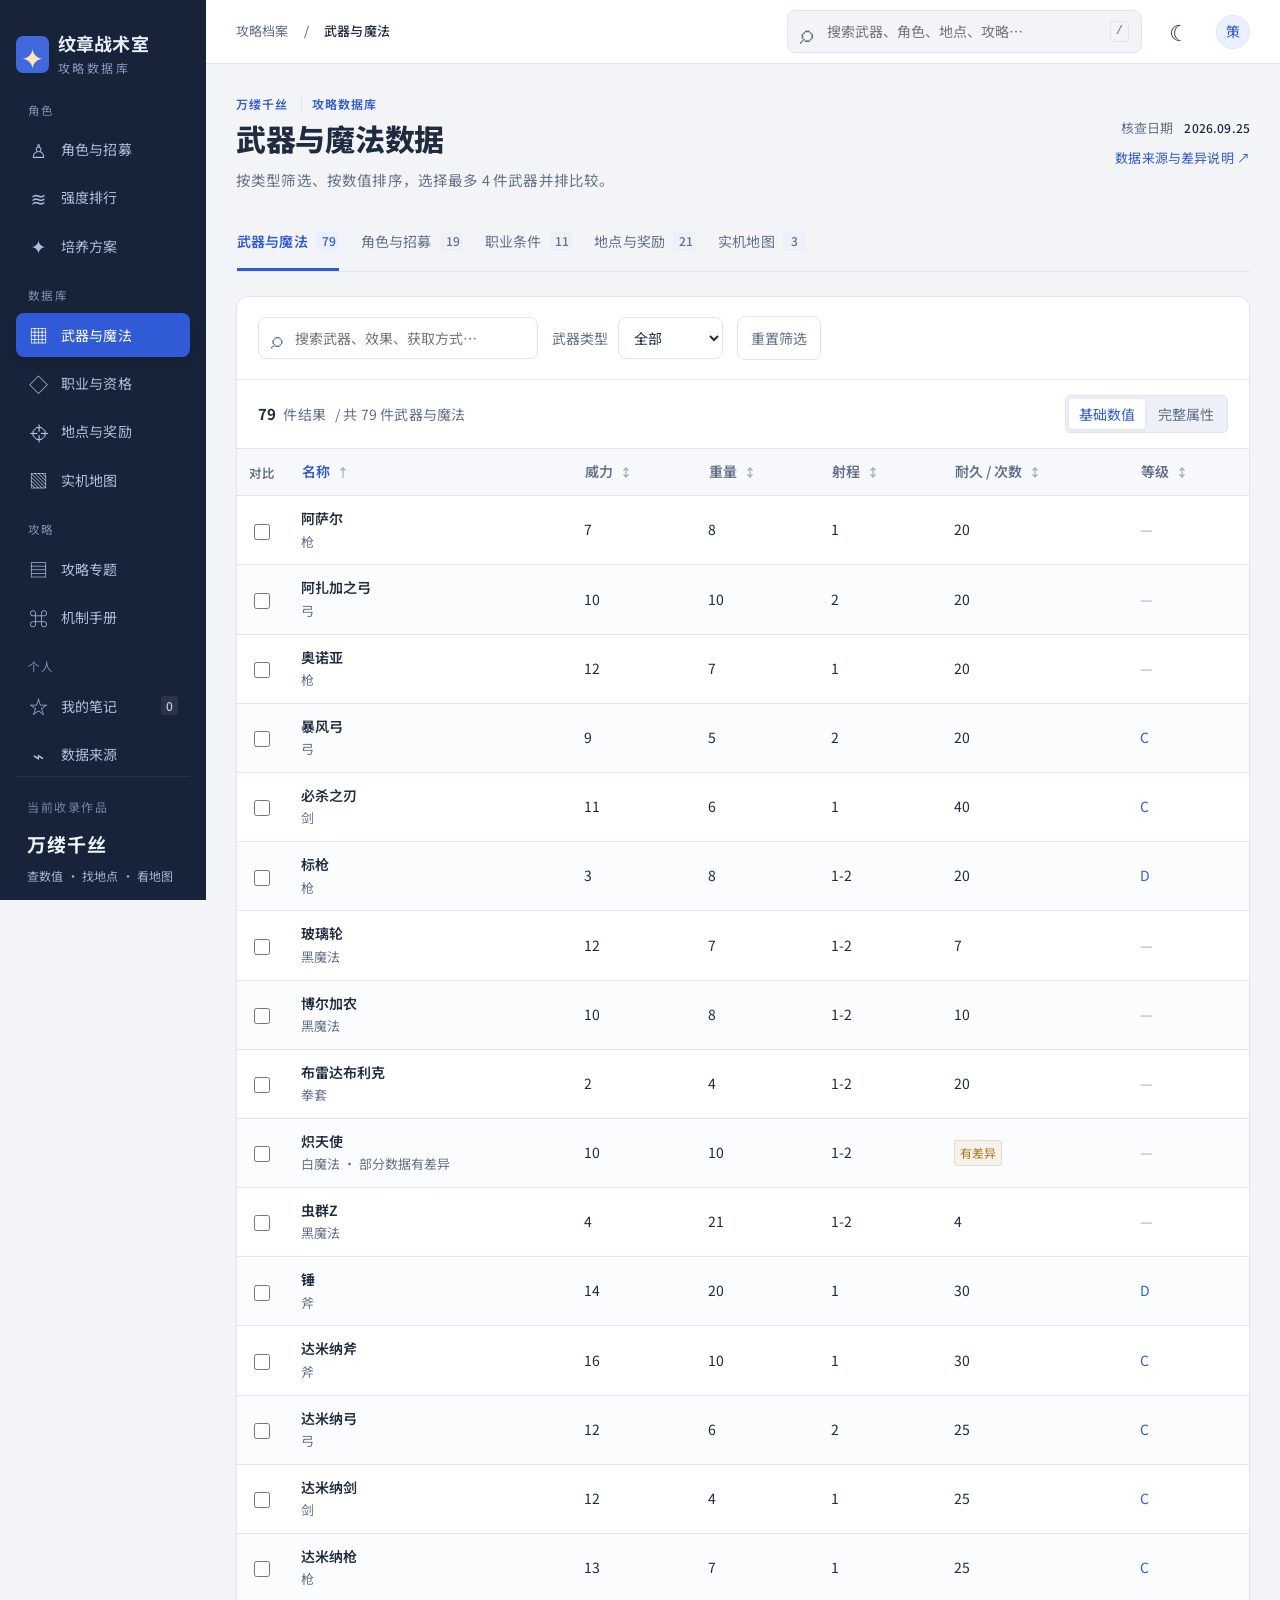
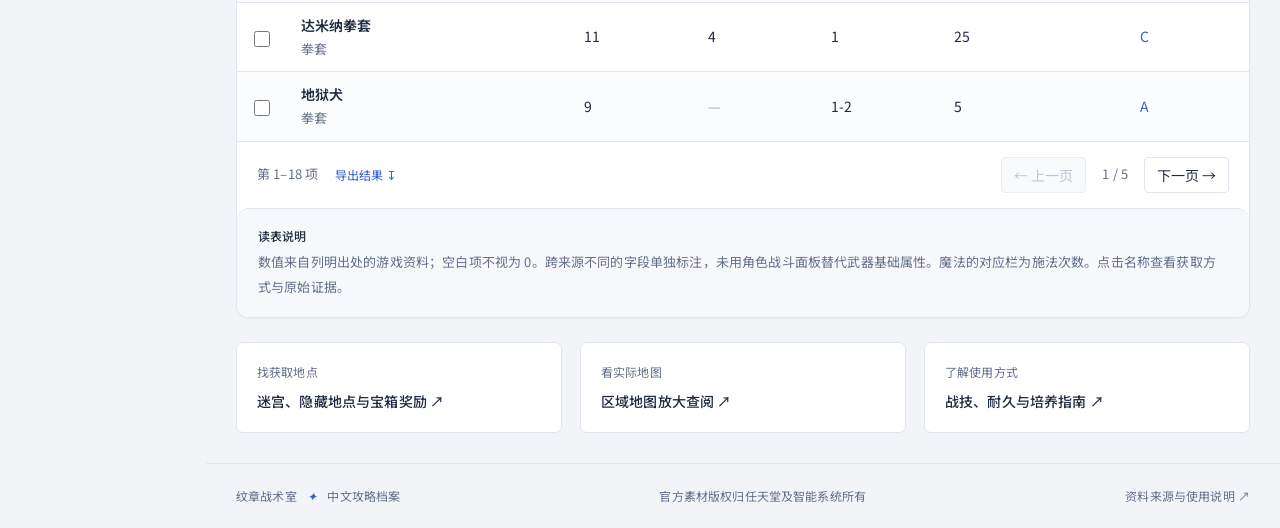
==== fire-emblem-fortunes-weave/index.html @ 1bc16508 "Correct magic-sword builds to take magic classes early - Thunder Sword builds now start in caster cl" ====
<!doctype html>
<html lang="zh-CN">
<head>
  <meta charset="UTF-8"><meta name="viewport" content="width=device-width, initial-scale=1.0">
  <meta name="theme-color" content="#111317"><meta name="description" content="万缕千丝中文攻略数据库：武器数值、角色招募、成长率、职业条件、特殊地点与实机地图，逐项保留资料来源。">
  <title>纹章战术室 · 万缕千丝攻略</title>
  <link rel="icon" type="image/svg+xml" href="data:image/svg+xml,%3Csvg xmlns='http://www.w3.org/2000/svg' viewBox='0 0 64 64'%3E%3Crect width='64' height='64' rx='14' fill='%23bd3f44'/%3E%3Cpath d='M32 9 45 23 36 39 36 49 43 49 43 54 21 54 21 49 28 49 28 39 19 23Z' fill='%23fff7df'/%3E%3C/svg%3E">
  <link rel="stylesheet" href="styles.css?v=20260927-3"><link rel="stylesheet" href="database.css?v=20260927-3"><link rel="stylesheet" href="rankings.css?v=20260927-3"><link rel="stylesheet" href="model.css?v=20260927-3"><link rel="stylesheet" href="polish.css?v=20260927-3"><link rel="stylesheet" href="builds.css?v=20260927-3"><link rel="stylesheet" href="ui.css?v=20260927-3">
</head>
<body>
  <a href="#main" class="skip">跳至主要内容</a>
  <aside class="sidebar" id="sidebar">
    <a class="brand" href="#home"><span class="brand-symbol">✦</span><span>纹章战术室<small>中文攻略档案</small></span></a>
    <div class="game-label">火焰之纹章 <span>01</span></div>
    <nav aria-label="主导航">
      <a href="#home" data-route="home" class="active"><span>◈</span>攻略首页</a>
      <a href="#characters" data-route="characters"><span>♙</span>角色图鉴</a>
      <a href="#guides" data-route="guides"><span>▤</span>攻略资料</a>
      <a href="#mechanics" data-route="mechanics"><span>◇</span>战斗机制</a>
      <a href="#notebook" data-route="notebook"><span>▧</span>我的战术笔记 <b id="saved-count">0</b></a>
      <a href="#sources" data-route="sources"><span>⌁</span>资料与来源</a>
    </nav>
    <div class="sidebar-bottom"><div class="tiny-label">当前收录作品</div><strong>万缕千丝</strong><p>四条交织的命运</p><span class="platform">任天堂 Switch 2</span><small>非官方中文攻略站</small></div>
  </aside>
  <div class="workspace">
    <header class="topbar"><button id="menu-toggle" class="icon-button mobile-menu" aria-label="打开导航" aria-expanded="false">☰</button><div class="breadcrumb">攻略档案 <span>/</span> <b id="crumb">总览</b></div><form class="global-search" id="search-form" role="search"><label for="search" class="sr-only">搜索角色、攻略或机制</label><span aria-hidden="true">⌕</span><input id="search" type="search" placeholder="搜索角色、攻略、机制…" autocomplete="off"><kbd>/</kbd></form><button class="icon-button" id="theme-toggle" aria-label="切换明亮主题" title="切换主题">☼</button><a class="personal-mark" href="#notebook" aria-label="打开我的笔记">策</a></header>
    <main id="main" tabindex="-1"><h1>万缕千丝攻略数据库</h1><noscript>请启用浏览器脚本以使用查询、筛选、地图与笔记功能。</noscript></main>
    <footer><span>纹章战术室 <i>✦</i> 中文攻略档案</span><span>官方素材版权归 Nintendo / INTELLIGENT SYSTEMS 所有</span><a href="#sources">查看资料来源 ↗</a></footer>
  </div>
  <dialog id="detail-dialog"><div id="dialog-content"></div></dialog><div id="toast" role="status" aria-live="polite"></div>
  <script src="data.js?v=20260927-3" defer></script><script src="database.js?v=20260927-3" defer></script><script src="app.js?v=20260927-3" defer></script><script src="database-ui.js?v=20260927-3" defer></script><script src="rankings-data.js?v=20260927-3" defer></script><script src="rankings-ui.js?v=20260927-3" defer></script><script src="model-data.js?v=20260927-3" defer></script><script src="model-engine.js?v=20260927-3" defer></script><script src="model-ui.js?v=20260927-3" defer></script><script src="strength-data.js?v=20260927-3" defer></script><script src="tiers-ui.js?v=20260927-3" defer></script><script src="builds-data.js?v=20260927-3" defer></script><script src="builds-ui.js?v=20260927-3" defer></script><script src="shell-ui.js?v=20260927-3" defer></script>
</body>
</html>
---- fire-emblem-fortunes-weave/styles.css ----
@import url('https://fonts.googleapis.com/css2?family=Noto+Sans+SC:wght@400;500;600;700;800&family=Noto+Serif+SC:wght@500;600;700;800&display=swap');
:root{--bg:#101216;--surface:#191c22;--surface2:#20242b;--line:#2c3038;--text:#f1f0ed;--muted:#9b9da6;--accent:#dc6063;--red:#ad3c42;--gold:#d0b17c;--sidebar:#14161a;--shadow:0 20px 60px #0006;color-scheme:dark}
*{box-sizing:border-box}html{scroll-behavior:smooth}body{margin:0;background:var(--bg);color:var(--text);font-family:'Noto Sans SC',system-ui,sans-serif;font-size:16px;line-height:1.65}a{color:inherit;text-decoration:none}button,input,select,textarea{font:inherit}button,a,input,select,textarea{-webkit-tap-highlight-color:transparent}button{cursor:pointer}button:disabled{cursor:not-allowed}button:focus-visible,a:focus-visible,input:focus-visible,select:focus-visible,textarea:focus-visible{outline:2px solid var(--gold);outline-offset:4px}button{color:inherit}::selection{background:#ad3c4280}.sr-only{position:absolute;width:1px;height:1px;padding:0;margin:-1px;overflow:hidden;clip:rect(0,0,0,0);white-space:nowrap;border:0}.skip{position:fixed;top:-100px;left:20px;z-index:100;background:var(--red);padding:12px}.skip:focus{top:10px}.sidebar{width:224px;position:fixed;inset:0 auto 0 0;background:var(--sidebar);border-right:1px solid var(--line);padding:35px 20px;display:flex;flex-direction:column;z-index:30}.brand{display:flex;align-items:center;gap:11px;font-weight:700;font-size:19px;line-height:1.5;white-space:nowrap}.brand-symbol{display:grid;place-items:center;width:36px;height:44px;background:var(--red);clip-path:polygon(0 0,100% 0,100% 78%,50% 100%,0 78%);font-size:30px;color:#ffe5b7}.brand small{display:block;font:9px/1.8 Georgia,serif;letter-spacing:2px;color:var(--gold)}.game-label{display:flex;justify-content:space-between;margin:45px 11px 15px;font:11px/1.5 Georgia,serif;color:var(--muted);letter-spacing:2px}.game-label span{color:var(--gold)}nav{display:grid;gap:7px}nav a{padding:12px 14px;display:flex;align-items:center;gap:14px;font-size:14px;border-radius:6px;color:var(--muted);transition:.2s}nav a:hover{background:var(--surface);color:var(--text)}nav a.active{background:#a5444420;color:#f0a2a0;border-left:3px solid var(--accent);padding-left:11px}nav a span{font-size:21px;line-height:1;width:21px;text-align:center}nav a b{margin-left:auto;font-size:12px;font-weight:500;border-radius:3px;background:var(--surface2);padding:0 5px}.sidebar-bottom{margin-top:auto;padding:25px 12px 0;border-top:1px solid var(--line)}.tiny-label{font:10px/1.6 Georgia,serif;letter-spacing:1.6px;color:var(--muted)}.sidebar-bottom strong{display:block;margin-top:12px;font-family:'Noto Serif SC',serif;font-size:22px}.sidebar-bottom p{font:12px Georgia,serif;color:var(--muted);margin:8px 0 17px}.platform{font-size:11px;border:1px solid var(--line);padding:5px 8px;border-radius:3px;display:inline-block}.sidebar-bottom>small{display:block;color:var(--muted);font-size:12px;margin-top:20px}.workspace{margin-left:224px}.topbar{min-height:86px;padding:18px 40px;display:flex;align-items:center;gap:24px;border-bottom:1px solid var(--line)}.breadcrumb{font-size:14px;color:var(--muted);white-space:nowrap}.breadcrumb span{padding:0 12px;color:#555}.breadcrumb b{color:var(--text);font-weight:500}.global-search{margin-left:auto;display:flex;align-items:center;gap:10px;border:1px solid var(--line);border-radius:5px;width:310px;padding:5px 12px;background:var(--surface)}.global-search>span{font-size:26px;color:var(--muted);line-height:1}.global-search input{background:none;border:0;outline:0!important;color:var(--text);width:100%;min-width:0;padding:4px;font-size:14px}.global-search kbd{font-size:12px;border:1px solid var(--line);color:var(--muted);padding:0 5px;border-radius:3px}.icon-button{background:none;border:0;font-size:22px;min-width:36px;min-height:36px;border-radius:4px}.icon-button:hover{background:var(--surface2)}.personal-mark{background:#b192631c;border:1px solid #b1926355;color:var(--gold);width:34px;height:34px;display:grid;place-items:center;border-radius:50%;font-size:14px}.mobile-menu{display:none}main{max-width:1510px;margin:auto;padding:35px 40px 48px;min-height:calc(100vh - 166px)}.page-intro{display:flex;justify-content:space-between;align-items:end;margin-bottom:27px;gap:24px}.eyebrow{font-size:10px;letter-spacing:2.3px;font-family:Georgia,serif;color:var(--gold);margin-bottom:6px}h1,h2,h3,p{margin-top:0}h1{font-size:27px;letter-spacing:1px;margin-bottom:0;font-weight:600}.edition-label{font-size:12px;color:var(--muted);padding-bottom:4px}.hero{position:relative;border:1px solid #71645465;border-radius:9px;overflow:hidden;min-height:315px;background:#252223;display:flex;align-items:center}.hero-copy{position:relative;z-index:2;padding:33px 40px;width:58%}.chip{font-size:10px;letter-spacing:2px;color:#e5cba6}.hero h2{font-family:'Noto Serif SC',serif;font-size:52px;font-weight:700;letter-spacing:6px;margin:8px 0 10px;color:#fff4df;line-height:1.4}.hero p{color:#cecbc3;font-size:15px;margin-bottom:16px}.hero-meta{display:flex;gap:16px;align-items:center;font-size:11px;color:#b9b5af;margin-bottom:24px}.hero-meta span+span:before{content:'·';margin-right:16px}.button{display:inline-flex;align-items:center;justify-content:center;gap:25px;border:1px solid var(--line);border-radius:4px;background:var(--surface2);padding:10px 18px;font-size:14px;transition:.2s}.button:hover{filter:brightness(1.18)}.button.primary{background:var(--red);border-color:var(--red);color:#fff3e8}.hero-placeholder{font-family:Georgia,serif;position:absolute;right:55px;top:30px;text-align:center;color:#c6b48660;transform:rotate(-8deg)}.hero-placeholder span{font-size:80px;line-height:1.2;font-weight:700}.hero-placeholder small{letter-spacing:5px;font-size:12px}.quick-links{display:grid;grid-template-columns:repeat(4,1fr);margin-top:20px;border:1px solid var(--line);border-radius:7px;background:var(--surface);overflow:hidden}.quick-links a{position:relative;display:grid;grid-template-columns:25px 1fr;gap:2px 10px;padding:22px 18px;border-right:1px solid var(--line)}.quick-links a:last-child{border-right:0}.quick-links a:hover{background:var(--surface2)}.quick-links a>span{color:var(--gold);font:12px/24px Georgia,serif;grid-row:span 2}.quick-links strong{font-size:15px;font-weight:500}.quick-links small{font-size:11px;color:var(--muted)}.quick-links b{position:absolute;right:16px;top:20px;color:var(--muted);font-size:15px;font-weight:400}.section-head{display:flex;align-items:center;justify-content:space-between;gap:20px;margin:35px 0 18px}.section-head h2{font-family:'Noto Serif SC',serif;font-size:24px;letter-spacing:1px;margin:0}.section-head>a{font-size:13px;color:var(--muted)}.muted{color:var(--muted)}footer{max-width:1510px;margin:auto;border-top:1px solid var(--line);padding:24px 40px;display:flex;align-items:center;flex-wrap:wrap;gap:15px;justify-content:space-between;font-size:10px;color:var(--muted)}footer i{color:var(--gold);margin:0 7px}footer>a{font-size:12px}dialog{border:1px solid var(--line);background:var(--surface);color:var(--text);border-radius:10px;max-width:760px;width:calc(100% - 32px);padding:0;max-height:90vh;box-shadow:var(--shadow)}dialog::backdrop{background:#07090dca;backdrop-filter:blur(5px)}#toast{position:fixed;bottom:28px;left:calc(50% + 112px);transform:translate(-50%,20px);background:var(--text);color:var(--bg);padding:10px 22px;border-radius:6px;box-shadow:var(--shadow);opacity:0;pointer-events:none;z-index:100;transition:.2s;font-size:14px}#toast.show{opacity:1;transform:translate(-50%,0)}
@media(min-width:1600px){main{padding-top:42px}.hero{min-height:345px}.hero-copy{padding-left:45px}}
@media(max-width:1100px){.sidebar{width:196px;padding:30px 14px}.workspace{margin-left:196px}.brand{font-size:17px}.topbar{padding:18px 25px}main{padding:28px 25px}.hero-copy{padding:30px;width:65%}.hero h2{font-size:45px}.quick-links a{padding:18px 13px}.quick-links small{font-size:10px}.quick-links b{right:10px}.quick-links a>span{display:none}.quick-links a{display:block}.quick-links strong,.quick-links small{display:block}#toast{left:calc(50% + 98px)}}
@media(max-width:760px){.sidebar{transform:translateX(-100%);transition:.2s;width:224px;box-shadow:var(--shadow)}.sidebar.open{transform:translateX(0)}.workspace{margin-left:0}.mobile-menu{display:block}.topbar{padding:13px 16px;gap:9px;min-height:70px}.breadcrumb{display:none}.global-search{width:auto;flex:1}.global-search input{font-size:14px}.global-search kbd{display:none}.personal-mark{display:none}main{padding:25px 18px 35px}.page-intro{display:block;margin-bottom:20px}h1{font-size:23px}.edition-label{display:block;margin-top:8px;font-size:12px}.hero{min-height:310px}.hero-copy{width:100%;padding:26px;align-self:end}.hero h2{font-size:40px}.hero-placeholder{right:10px;opacity:.35}.hero-meta{font-size:10px;gap:8px}.hero-meta span+span:before{margin-right:8px}.hero p{font-size:14px}.quick-links{grid-template-columns:repeat(2,1fr);margin-top:16px}.quick-links a{padding:17px 18px}.quick-links a:nth-child(2){border-right:0}.quick-links a:nth-child(-n+2){border-bottom:1px solid var(--line)}.quick-links small{font-size:12px}.section-head h2{font-size:22px}.section-head{margin-top:28px}.eyebrow{font-size:10px}.section-head>a{font-size:12px;white-space:nowrap}footer{padding:22px 18px;display:block;line-height:2}footer span{display:block}#toast{left:50%;max-width:90vw;width:max-content}}
@media(prefers-reduced-motion:reduce){*,*:before,*:after{scroll-behavior:auto!important;transition:none!important;animation:none!important}}
/* 内容组件 */
.intro-description{color:var(--muted);font-size:14px;line-height:1.85;margin:10px 0 0;max-width:760px}.eyebrow{font-family:inherit;letter-spacing:2px;font-size:12px}.brand small{font-family:inherit;font-size:10px;letter-spacing:3px}.game-label,.tiny-label{font-family:inherit;font-size:12px}.sidebar-bottom p{font-family:inherit}.edition-label{line-height:1.9;text-align:right;white-space:nowrap}.hero-image{position:absolute;inset:0;width:100%;height:100%;object-fit:cover;object-position:65% 36%;opacity:.86}.hero-shade{position:absolute;inset:0;background:linear-gradient(90deg,#17191cf5 0%,#17191cd9 27%,#17191c55 63%,#17191c05 100%)}.hero-copy{width:70%}.hero .chip{font-size:12px;letter-spacing:2px}.hero-meta{font-size:12px}.hero-secondary{font-size:13px;color:#f6ece2;margin-left:23px;white-space:nowrap}.hero-caption{position:absolute;right:16px;bottom:12px;font-size:10px;color:#f3e5d2;text-shadow:0 1px 5px #000}.quick-links small{font-size:12px}.section-head>a{font-size:14px}.blue{--char:#497bbb;--char-bg:#243954}.purple{--char:#8581ac;--char-bg:#373447}.gold{--char:#c8a163;--char-bg:#453d2c}.rose{--char:#b66d7c;--char-bg:#493239}.character-grid{display:grid;grid-template-columns:repeat(4,minmax(0,1fr));gap:18px}.character-card{position:relative;text-align:left;border:1px solid var(--line);border-radius:7px;padding:0;height:304px;overflow:hidden;background:linear-gradient(130deg,var(--char-bg),#171a21);transition:transform .25s,border-color .25s}.character-card:before{content:'';position:absolute;inset:18px;border:1px solid #ffffff10}.character-card:hover{transform:translateY(-5px);border-color:var(--char)}.character-number{position:absolute;left:17px;top:13px;font-size:10px;letter-spacing:1px;color:#dedede8c;z-index:2}.character-card img{position:absolute;top:23px;left:-5%;width:110%;height:270px;object-fit:contain;object-position:top;transition:transform .3s}.character-card:hover img{transform:scale(1.04)}.character-info{position:absolute;inset:auto 0 0;padding:56px 19px 18px;background:linear-gradient(transparent,#16191dea 47%,#16191d)}.character-info>span{font-size:10px;color:var(--char);letter-spacing:2px}.character-info h3{font-family:'Noto Serif SC',serif;letter-spacing:2px;font-size:23px;line-height:1.4;margin:4px 0 4px;color:#f9f1e5}.character-info p{font-size:11px;margin:0;color:#c0c0c5;white-space:normal;max-width:90%}.character-info b{position:absolute;right:19px;bottom:24px;color:var(--char);font-size:20px;font-weight:400}.library{margin-top:22px}.library .character-card{height:365px}.library .character-card img{height:330px}.home-bottom{display:grid;grid-template-columns:minmax(0,1fr) 278px;gap:28px;align-items:start}.guide-grid{display:grid;grid-template-columns:repeat(3,minmax(0,1fr));gap:18px}.home-guides{grid-template-columns:repeat(2,minmax(0,1fr))}.guide-card{position:relative;background:var(--surface);border:1px solid var(--line);border-radius:7px;overflow:hidden;transition:.2s;min-width:0}.guide-card:hover{border-color:#665a4d;background:var(--surface2)}.guide-card-link{display:flex;flex-direction:column;height:100%;padding:24px}.guide-icon{width:38px;height:38px;display:grid;place-items:center;margin-bottom:20px;color:var(--gold);border:1px solid #a18b6a55;background:#a18b6a0a;border-radius:5px;font-family:'Noto Serif SC',serif;font-size:20px}.bookmark{position:absolute;top:19px;right:17px;background:transparent;border:0;color:var(--muted);font-size:25px;line-height:1;padding:5px;z-index:2}.bookmark:hover,.bookmark.selected{color:var(--gold)}.card-meta{display:flex;gap:8px;align-items:center;flex-wrap:wrap;margin-bottom:9px}.badge{display:inline-block;padding:2px 8px;color:var(--muted);font-size:11px;border:1px solid var(--line);border-radius:3px;line-height:1.6}.badge.warning{color:var(--gold);border-color:#a38b5855}.badge.read{color:#87bbae}.guide-card h3{font-size:17px;font-weight:600;line-height:1.65;margin:0 0 10px}.guide-card p{font-size:14px;color:var(--muted);line-height:1.9;margin-bottom:20px}.guide-bottom{margin-top:auto;display:flex;justify-content:space-between;gap:10px;padding-top:15px;border-top:1px solid var(--line);font-size:11px;color:var(--muted)}.guide-bottom span:last-child{color:var(--gold)}.dispatch{margin-top:106px;padding:25px 23px;border:1px solid var(--line);border-radius:7px;background:var(--surface)}.dispatch h2{font-family:'Noto Serif SC',serif;font-size:23px;margin-bottom:18px}.dispatch-row{display:flex;justify-content:space-between;gap:15px;border-bottom:1px solid var(--line);padding:13px 0;font-size:12px}.dispatch-row span{color:var(--muted)}.dispatch-row b{font-weight:400;font-size:12px}.text-link{font-size:13px;color:var(--gold)}.dispatch>.text-link{display:block;margin-top:17px}.dispatch-note{display:flex;gap:12px;border-top:1px solid var(--line);margin-top:28px;padding-top:22px}.dispatch-note>span{color:var(--gold);font-size:28px}.dispatch-note p{color:var(--muted);font-size:13px;line-height:1.9;margin:0}.filter-bar{display:flex;flex-wrap:wrap;gap:8px}.filter{border:1px solid var(--line);background:var(--surface);border-radius:5px;padding:8px 15px;color:var(--muted);font-size:14px}.filter:hover{color:var(--text)}.filter.active{border-color:#ad535a66;background:#ad535a1f;color:var(--accent)}.library-toolbar{display:flex;justify-content:space-between;gap:20px;align-items:center;flex-wrap:wrap}.toggle-label{font-size:14px;display:flex;align-items:center;gap:8px;white-space:nowrap;color:var(--muted)}input[type=checkbox]{accent-color:var(--red);width:17px;height:17px}.results-caption{font-size:13px;color:var(--muted);margin:24px 0 17px;display:flex;gap:16px;justify-content:space-between}.notice{font-size:14px;line-height:1.9;background:var(--surface);border:1px solid var(--line);border-left:3px solid var(--gold);padding:20px 24px;margin-top:30px;color:var(--muted);border-radius:4px}.notice a{color:var(--gold);text-decoration:underline}.notice strong{color:var(--text)}.notice p:last-child{margin-bottom:0}.table-wrap{overflow-x:auto;border:1px solid var(--line);border-radius:7px}table{border-collapse:collapse;width:100%;min-width:670px;font-size:14px}th{text-align:left;background:var(--surface2);color:var(--muted);font-weight:400;padding:14px 18px}td{padding:18px;border-top:1px solid var(--line);background:var(--surface)}td:first-child{white-space:nowrap}td:last-child{white-space:nowrap;color:var(--gold)}.text-button{padding:0;color:var(--gold);background:transparent;border:0;font-size:14px}.text-button:hover{text-decoration:underline}.source-caption{font-size:12px;color:var(--muted);line-height:1.9;margin-top:18px}.source-caption a{color:var(--gold)}.mechanic-grid{display:grid;grid-template-columns:repeat(3,minmax(0,1fr));gap:18px}.mechanic-card{padding:26px;background:var(--surface);border:1px solid var(--line);border-radius:7px;transition:.2s}.mechanic-card:hover{border-color:var(--gold);transform:translateY(-2px)}.mechanic-top{display:flex;align-items:center;justify-content:space-between;gap:12px;margin-bottom:30px}.mechanic-top>span:first-child{font:32px Georgia,serif;color:var(--gold)}.mechanic-card h2{font-size:20px;margin-bottom:12px}.mechanic-card p{color:var(--muted);font-size:14px;line-height:1.9;min-height:54px}.workflow{display:grid;grid-template-columns:repeat(4,1fr);border:1px solid var(--line);border-radius:7px;overflow:hidden}.workflow>div{padding:24px;border-right:1px solid var(--line)}.workflow>div:last-child{border:0}.workflow span{color:var(--gold);font:24px Georgia,serif}.workflow h3{font-size:17px;margin:14px 0 7px}.workflow p{font-size:14px;color:var(--muted);margin:0}.back-link{font-size:14px;color:var(--muted);display:inline-block;margin:2px 0 26px}.article-layout{display:grid;grid-template-columns:minmax(0,1fr) 220px;gap:50px}.article-title h1{font-family:'Noto Serif SC',serif;font-size:31px;line-height:1.6;margin:17px 0}.article-title>p{color:var(--muted);font-size:16px;line-height:1.9}.article-meta{display:flex;align-items:center;gap:15px;font-size:12px;color:var(--muted);margin-bottom:26px;flex-wrap:wrap}.article-meta .button{font-size:12px;padding:6px 10px}.article-meta .bookmark{position:static}.fact-box{padding:22px 25px;background:#637fa012;border:1px solid #637fa042;border-left:3px solid #7595bd;border-radius:5px;margin-bottom:20px}.fact-box strong{font-size:13px;color:#97b5da}.fact-box p{margin:10px 0;font-size:16px;line-height:1.9}.fact-box>div{font-size:12px;color:var(--muted)}.editor-note{font-size:12px;color:var(--muted);line-height:1.9}.article-section{margin-top:38px;scroll-margin-top:28px}.article-section h2{display:flex;align-items:start;gap:14px;font-size:21px;font-family:'Noto Serif SC',serif;margin-bottom:17px}.article-section h2 span{font:18px/1.9 Georgia,serif;color:var(--gold)}.article-section p,.article-section li{font-size:16px;line-height:2.1;color:var(--text)}.article-section ul{padding-left:24px}.article-section li{padding-left:5px;margin:10px 0}.article-section li::marker{color:var(--gold)}.article-aside{position:sticky;top:30px;align-self:start;border-left:1px solid var(--line);padding-left:23px;margin-top:10px}.article-aside>a{font-size:13px;display:flex;gap:12px;color:var(--muted);margin:16px 0}.article-aside>a:hover{color:var(--gold)}.article-aside hr{border:0;border-top:1px solid var(--line);margin:25px 0}.article-aside p{font-size:12px;color:var(--muted);margin-top:30px;line-height:1.9}.checklist-panel{border:1px solid var(--line);background:var(--surface);padding:25px;border-radius:7px;margin:32px 0}.checklist-panel h2,.article-sources h2{font-size:20px;margin-bottom:7px}.checklist-panel>p{font-size:12px;color:var(--muted);margin-bottom:18px}.check-row{display:flex;align-items:flex-start;gap:12px;font-size:15px;padding:11px 0;border-top:1px solid var(--line);cursor:pointer}.check-row input{flex-shrink:0;margin:4px 0 0}.check-row input:checked+span{color:var(--muted);text-decoration:line-through}.article-sources{margin:30px 0}.article-sources>div{margin-top:18px}.article-sources a{font-size:14px;color:var(--gold)}.article-sources p{font-size:13px;color:var(--muted);margin:5px 0}.article-next{display:flex;gap:14px;flex-wrap:wrap;border-top:1px solid var(--line);padding-top:28px}.empty{padding:45px 20px;text-align:center;grid-column:1/-1;border:1px dashed var(--line);border-radius:7px}.empty>span,.spoiler-gate>span{color:var(--gold);font-size:40px;display:block;margin-bottom:15px}.empty h2{font-size:19px}.empty p{font-size:14px;color:var(--muted)}.spoiler-gate{padding:65px 30px;text-align:center;background:var(--surface);border:1px solid var(--line);border-radius:8px}.spoiler-gate p{color:var(--muted);font-size:14px}.spoiler-gate .button{margin:15px 7px 0}.notebook-summary{display:grid;grid-template-columns:repeat(4,1fr);background:var(--surface);border:1px solid var(--line);border-radius:7px}.notebook-summary>div{display:flex;gap:20px;align-items:center;padding:22px 24px;border-right:1px solid var(--line)}.notebook-summary>div:last-child{border:0}.notebook-summary strong{font:32px Georgia,serif;color:var(--gold)}.notebook-summary span{font-size:14px;color:var(--muted)}.route-grid{display:grid;grid-template-columns:repeat(4,1fr);gap:16px}.route-record{display:grid;position:relative;grid-template-columns:45px 1fr;gap:0 12px;background:var(--surface);border:1px solid var(--line);border-radius:7px;padding:17px}.mini-portrait{width:43px;height:43px;border-radius:50%;overflow:hidden;grid-row:span 2;background:var(--char-bg)}.mini-portrait img{width:60px;height:60px;object-fit:cover;object-position:top;transform:translateX(-8px)}.route-record strong{font-size:15px;font-weight:500}.route-record>span:not(.mini-portrait){font-size:10px;color:var(--muted)}input:not([type=checkbox]):not([type=file]),select,textarea{color:var(--text)}.route-record input,.note-editor input,.note-editor select,.note-editor textarea{width:100%;background:var(--bg);border:1px solid var(--line);border-radius:4px;padding:10px 12px;font-size:14px;min-width:0}.route-record input{grid-column:span 2;margin-top:17px;font-size:12px}.form-end{display:flex;gap:12px;justify-content:flex-end;margin-top:17px}.notes-layout{display:grid;grid-template-columns:minmax(0,.9fr) minmax(0,1.1fr);gap:24px}.note-editor{padding:24px;background:var(--surface);border:1px solid var(--line);border-radius:7px;align-self:start}.note-editor>label{display:block;font-size:14px;margin:17px 0 8px}.note-editor>label:first-child{margin-top:0}.note-editor textarea{resize:vertical;line-height:1.8}.field-help{color:var(--muted);font-size:12px;margin:17px 0 0}.note{padding:22px 24px;background:var(--surface);border:1px solid var(--line);border-radius:7px;margin-bottom:16px}.note-top{display:flex;justify-content:space-between;align-items:center;margin-bottom:13px}.note-top>span:last-child{color:var(--muted);font-size:12px}.note h3{font-size:18px;overflow-wrap:anywhere}.note p{font-size:15px;color:var(--muted);white-space:pre-wrap;overflow-wrap:anywhere;line-height:1.9}.note-actions{display:flex;gap:22px;border-top:1px solid var(--line);padding-top:14px}.trash{margin-top:24px;border:1px solid var(--line);padding:16px 20px;border-radius:5px;font-size:14px;color:var(--muted)}.trash summary{cursor:pointer}.trash p{margin:17px 0 0}.trash-row{display:flex;justify-content:space-between;align-items:center;margin-top:15px;gap:15px}.backup-panel{display:flex;justify-content:space-between;gap:24px;align-items:center;background:var(--surface);border:1px solid var(--line);padding:24px;border-radius:7px;margin-top:30px}.backup-panel h2{font-size:19px;margin-bottom:8px}.backup-panel p{font-size:13px;color:var(--muted);margin:0;max-width:660px}.backup-actions{display:flex;gap:10px;flex-shrink:0}.import-label{position:relative;cursor:pointer;overflow:hidden}.import-label input{position:absolute;inset:0;width:100%;opacity:0;cursor:pointer}.scope-grid{display:grid;grid-template-columns:repeat(3,1fr);gap:20px}.scope-card{background:var(--surface);border:1px solid var(--line);padding:25px;border-radius:7px}.scope-card>span{color:var(--gold);font:28px Georgia,serif}.scope-card h2{font-size:19px;margin:20px 0 10px}.scope-card p{color:var(--muted);font-size:14px;line-height:1.9;margin:0}.source-list{display:grid;grid-template-columns:repeat(2,minmax(0,1fr));gap:16px}.source-item{display:flex;gap:17px;padding:23px;background:var(--surface);border:1px solid var(--line);border-radius:7px}.source-item:hover{border-color:var(--gold)}.source-number{color:var(--gold);font:18px/1.7 Georgia,serif}.source-item h3{font-size:16px;margin-bottom:7px}.source-item p{font-size:13px;color:var(--muted);margin:0;line-height:1.9}.source-item>b{margin-left:auto;color:var(--gold);font-weight:400}.dialog-close{position:absolute;right:12px;top:10px;z-index:2;background:#1118;color:white}.character-detail{display:grid;grid-template-columns:42% 58%;background:linear-gradient(140deg,var(--char-bg),var(--surface) 60%)}.detail-art{align-self:start;position:sticky;top:0;padding:50px 10px 25px}.detail-art img{width:100%;height:auto;max-height:600px;object-fit:contain}.detail-info{padding:42px 30px 35px 10px}.detail-info h2{font-family:'Noto Serif SC',serif;font-size:34px;margin:10px 0}.detail-tagline{color:var(--gold);font-size:13px!important}.detail-info p{font-size:15px;line-height:1.9}.detail-info h3{font-size:17px;margin:25px 0 10px}.detail-info ul{padding-left:18px;color:var(--muted);font-size:13px;line-height:1.9}.detail-info li{margin:8px 0}.related-links{display:grid;gap:10px;font-size:13px;color:var(--gold)}[hidden]{display:none!important}
:root[data-theme=light]{--bg:#f4f5f8;--surface:#fff;--surface2:#eceef3;--line:#dce0e7;--text:#222630;--muted:#606877;--accent:#a8303e;--red:#ae3945;--gold:#896327;--sidebar:#fcfcfe;--shadow:0 20px 60px #24304420;color-scheme:light}:root[data-theme=light] nav a.active{color:#a8303e}:root[data-theme=light] .fact-box strong{color:#335e90}:root[data-theme=light] .character-detail{background:linear-gradient(140deg,var(--char-bg),#fff 70%)}
@media(min-width:1600px){.character-card{height:350px}.character-card img{height:320px}.guide-card-link{padding:27px}.hero h2{font-size:58px}}
@media(max-width:1200px){.home-bottom{grid-template-columns:minmax(0,1fr) 245px;gap:20px}.guide-card-link{padding:20px}.character-grid{gap:12px}.character-card{height:285px}.character-card img{height:250px}.character-info{padding-left:15px}.character-info h3{font-size:22px}.character-info p{font-size:10px}.guide-grid{grid-template-columns:repeat(2,minmax(0,1fr))}.dispatch{padding:22px 18px}.article-layout{grid-template-columns:minmax(0,1fr) 190px;gap:30px}.route-grid{grid-template-columns:repeat(2,1fr)}.notebook-summary>div{padding:20px 15px;gap:12px}.mechanic-grid{grid-template-columns:repeat(2,minmax(0,1fr))}}
@media(max-width:1000px){.home-bottom{grid-template-columns:1fr}.dispatch{margin-top:5px;display:grid;grid-template-columns:repeat(2,1fr);gap:0 25px}.dispatch-note{margin-top:15px}.character-grid{grid-template-columns:repeat(2,minmax(0,1fr))}.character-card{height:335px}.character-card img{height:320px}.character-info p{font-size:12px}.article-layout{grid-template-columns:1fr}.article-aside{display:none}.scope-grid{grid-template-columns:1fr}.scope-card{padding:20px}.scope-card h2{margin-top:10px}.source-list{grid-template-columns:1fr}.backup-panel{align-items:start;flex-direction:column}.notebook-summary{grid-template-columns:repeat(2,1fr)}.notebook-summary>div:nth-child(2){border-right:0}.notebook-summary>div:nth-child(-n+2){border-bottom:1px solid var(--line)}.workflow{grid-template-columns:repeat(2,1fr)}.workflow>div:nth-child(2){border-right:0}.workflow>div:nth-child(-n+2){border-bottom:1px solid var(--line)}}
@media(max-width:760px){.edition-label{text-align:left}.hero-copy{width:100%;padding:27px 23px}.hero-image{object-position:64% 40%;opacity:.65}.hero-shade{background:linear-gradient(90deg,#14161dec,#14161d45)}.hero-secondary{margin-left:15px;font-size:12px}.hero-caption{font-size:9px}.hero h2{font-size:41px}.hero .chip{font-size:10px}.hero-meta{font-size:11px}.character-grid{gap:12px}.character-card,.library .character-card{height:285px}.character-card img,.library .character-card img{height:250px;width:120%;left:-10%;top:26px}.character-info{padding:52px 13px 17px}.character-info h3{font-size:21px;letter-spacing:1px}.character-info p{font-size:10px;max-width:100%}.character-info b{right:12px;bottom:68px}.character-info>span{font-size:10px;letter-spacing:1px}.character-number{left:12px;font-size:9px}.guide-grid,.home-guides{grid-template-columns:1fr}.guide-card-link{padding:22px}.guide-card h3{font-size:18px}.guide-card p{font-size:14px}.guide-bottom{font-size:12px}.dispatch{display:block;padding:24px}.dispatch-row{font-size:14px}.dispatch-row b{font-size:14px}.dispatch-note p{font-size:14px}.filter{padding:7px 12px;font-size:13px}.results-caption{display:block;line-height:1.9}.results-caption span{display:block}.mechanic-grid{grid-template-columns:1fr}.mechanic-card{padding:24px}.mechanic-top{margin-bottom:22px}.mechanic-card p{min-height:0}.article-title h1{font-size:26px}.article-title>p{font-size:15px}.article-meta{gap:10px}.fact-box{padding:20px}.article-section h2{font-size:20px}.article-section p,.article-section li{font-size:16px}.article-next .button{width:100%}.route-grid{grid-template-columns:1fr}.route-record input{font-size:14px}.notes-layout{grid-template-columns:1fr}.notebook-summary>div{padding:19px 15px}.notebook-summary span{font-size:13px}.notebook-summary strong{font-size:30px}.backup-actions{flex-wrap:wrap}.source-item{padding:20px 16px;gap:12px}.source-item h3{font-size:16px}.character-detail{display:block}.detail-art{position:static;padding:30px 35px 0;height:260px}.detail-art img{height:100%;object-fit:contain}.detail-info{padding:22px}.detail-info h2{font-size:30px}.dialog-close{right:8px;top:8px}.detail-info li{font-size:14px}.spoiler-gate{padding:42px 22px}.spoiler-gate h2{font-size:22px}.intro-description{font-size:14px}.notice{padding:18px}.workflow>div{padding:20px}.quick-links strong{font-size:15px}.quick-links small{font-size:11px}}

.hero-image{object-position:center top}@media(max-width:760px){.hero-image{height:170%;object-position:center top;opacity:.7}}
---- fire-emblem-fortunes-weave/database.css ----
/* 第二版：直接查阅的资料数据库 */
:root{--accent:#7899ff;--red:#496cf0;--gold:#91a8f3;--db-soft:#1b2437;--db-blue:#86a4ff;--db-head:#202630;--db-zebra:#171c23;--db-shadow:0 4px 20px #00000015;--db-success:#76bca6}
:root[data-theme=light]{--bg:#f2f4f8;--surface:#fff;--surface2:#edf0f6;--line:#e0e5ef;--text:#202b40;--muted:#647089;--accent:#345fd4;--red:#315bd6;--gold:#345fd4;--sidebar:#172338;--db-soft:#eaf0ff;--db-blue:#315bd6;--db-head:#f6f8fc;--db-zebra:#fbfcfe;--db-success:#237c66;--db-shadow:0 3px 15px #25395b06}
body{font-family:'Noto Sans SC',system-ui,sans-serif;font-size:16px;line-height:1.6}.sidebar{width:206px;background:#172338;border-right:0;padding:30px 16px;color:#e8edf8}.workspace{margin-left:206px}.brand{font-size:18px;gap:9px}.brand-symbol{background:#4168dd;border-radius:7px;clip-path:none;width:33px;height:37px;font-size:28px}.brand small{font-size:10px;color:#8398c3;letter-spacing:3px}.sidebar .game-label{color:#7587a5;margin:34px 11px 14px;font-size:12px}.sidebar .game-label span{color:#879bc3}.sidebar nav{gap:4px}.sidebar nav a{font-size:14px;padding:11px 12px;gap:12px;color:#b0bed6;border-radius:5px}.sidebar nav a>span{font-size:19px}.sidebar nav a:hover{background:#233552;color:#fff}.sidebar nav a.active,:root[data-theme=light] .sidebar nav a.active{background:#315bd6;color:white;border:0;padding-left:12px;box-shadow:0 4px 10px #0e172522}.sidebar nav a b{color:#b6c7ed;background:#ffffff14}.sidebar-bottom{padding:20px 11px 0;border-color:#ffffff13}.sidebar-bottom .tiny-label{color:#7184a5;font-size:11px}.sidebar-bottom strong{font-family:inherit;font-size:19px;letter-spacing:1px;color:#edf3ff}.sidebar-bottom p{font-size:11px;color:#a2b2cc}.sidebar-bottom .platform{border-color:#ffffff20;color:#adbdd7;font-size:10px}.sidebar-bottom>small{color:#7085a8;font-size:10px}.topbar{min-height:72px;padding:15px 30px;background:var(--surface);border-bottom:1px solid var(--line);gap:19px}.breadcrumb{font-size:13px}.global-search{width:355px;border-color:var(--line);background:var(--bg);border-radius:6px}.global-search input{font-size:13px}.personal-mark{background:var(--db-soft);border-color:var(--line);color:var(--db-blue)}main{padding:30px;max-width:1600px}.db-heading{display:flex;justify-content:space-between;align-items:center;gap:25px;margin-bottom:25px}.db-kicker{font-size:12px;color:var(--muted);margin-bottom:7px;letter-spacing:.3px}.db-kicker span{margin-left:9px;color:var(--db-blue);border-left:1px solid var(--line);padding-left:10px}.db-heading h1{font-size:28px;font-weight:700;letter-spacing:.5px;line-height:1.45;margin:0}.db-heading p{font-size:14px;color:var(--muted);line-height:1.9;margin:8px 0 0}.db-updated{font-size:11px;color:var(--muted);text-align:right;flex-shrink:0}.db-updated strong{color:var(--text);display:inline-block;margin-left:8px;font-weight:500;font-size:12px}.db-updated>a{display:block;color:var(--db-blue);font-size:11px;margin-top:9px}.database-tabs{display:flex;gap:27px;border-bottom:1px solid var(--line);margin-bottom:24px;overflow-x:auto;white-space:nowrap;padding:0 1px}.database-tabs a{display:flex;gap:8px;align-items:center;font-size:14px;color:var(--muted);padding:12px 0 15px;border-bottom:3px solid transparent;border-radius:0}.database-tabs a span{font-size:11px;font-weight:500;display:inline-block;background:var(--surface2);padding:0 6px;line-height:20px;min-width:23px;text-align:center;border-radius:4px}.database-tabs a[aria-current=page]{color:var(--db-blue);border-color:var(--db-blue);font-weight:600}.database-tabs a[aria-current=page] span{background:var(--db-soft);color:var(--db-blue)}.db-content{background:var(--surface);border:1px solid var(--line);border-radius:9px;box-shadow:var(--db-shadow);overflow:hidden}.db-toolbar{padding:19px 21px;display:flex;align-items:center;gap:14px;flex-wrap:wrap;border-bottom:1px solid var(--line)}.db-local-search{border:1px solid var(--line);background:var(--surface);border-radius:5px;display:flex;align-items:center;gap:10px;width:280px;padding:8px 12px;min-height:42px}.db-local-search>span{color:var(--muted);font-size:23px;line-height:1}.db-local-search input{border:0;background:transparent;font-size:14px;width:100%;min-width:0;outline-offset:6px}.select-label{font-size:12px;color:var(--muted);display:flex;align-items:center;gap:9px}.select-label select{font-size:13px;background:var(--surface);color:var(--text);border:1px solid var(--line);border-radius:5px;min-height:42px;padding:7px 30px 7px 11px;min-width:104px}.button{border-radius:5px;font-size:13px;gap:14px}.button.subtle{padding:10px 13px;background:var(--surface);color:var(--muted);border-color:var(--line);font-size:12px}.button.subtle:hover{color:var(--db-blue);border-color:var(--db-blue)}.export-button{margin-left:auto}.db-summary{display:flex;align-items:center;justify-content:space-between;gap:15px;padding:15px 21px;font-size:12px;color:var(--muted)}.db-summary strong{font-size:15px;color:var(--text);margin-right:4px}.db-summary>div>span{color:var(--muted);margin-left:6px}.data-legend{font-size:11px;display:flex;align-items:center;gap:5px}.data-legend i{width:1px;height:12px;background:var(--line);margin:0 8px}.data-legend b{font-weight:400;color:#ad7628}.data-table-wrap{overflow:auto;scrollbar-width:thin;scrollbar-color:#8090a64a transparent}.data-table{min-width:900px;width:100%;border-collapse:separate;border-spacing:0;font-size:13px}.data-table th,.data-table td{padding:13px 15px;border:0;border-bottom:1px solid var(--line);vertical-align:middle;background:var(--surface);line-height:1.7;text-align:left}.data-table th{font-weight:500}.data-table thead th{background:var(--db-head);font-size:12px;white-space:nowrap;color:var(--muted);padding:11px 15px;border-top:1px solid var(--line);position:sticky;top:0;z-index:1}.data-table thead th button{display:flex;gap:12px;align-items:center;padding:0;background:none;border:0;font-size:12px;color:inherit;white-space:nowrap}.data-table thead th button>span{color:#9aa7bc;font-size:12px}.data-table thead th[aria-sort=ascending] button,.data-table thead th[aria-sort=descending] button{color:var(--db-blue);font-weight:600}.data-table tbody tr:nth-child(even)>*{background:var(--db-zebra)}.data-table tbody tr:hover>*{background:var(--db-soft)}.data-table tbody tr:last-child>*{border-bottom:0}.data-table .select-cell{width:50px;text-align:center;padding:12px 10px;min-width:50px}.data-table input[type=checkbox]{width:16px;height:16px;cursor:pointer;margin:0;vertical-align:middle;accent-color:var(--db-blue)}.data-table th[scope=row]{min-width:155px;font-weight:500}.entry-name{border:0;background:none;padding:0;text-align:left;line-height:1.6;color:var(--text);font-size:14px;font-weight:600}.entry-name:hover{color:var(--db-blue)}.entry-name small{display:block;color:var(--muted);font-size:10px;font-weight:400;margin-top:3px}.type-pill{font-size:11px;background:var(--surface2);border:1px solid var(--line);border-radius:4px;padding:3px 7px;white-space:nowrap;color:var(--muted);font-weight:400}.numeric{font-variant-numeric:tabular-nums;white-space:nowrap;font-size:14px}.numeric.missing{color:#9aa5b6}.conflict-value{font-size:10px;border:1px solid #bf8d3738;background:#bb873416;color:#af7622;padding:2px 5px;border-radius:3px;white-space:nowrap}.row-detail{background:none;border:0;padding:0;font-size:12px;color:var(--db-blue);white-space:nowrap}.table-footer{border-top:1px solid var(--line);display:flex;justify-content:space-between;align-items:center;gap:20px;padding:15px 20px;font-size:12px;color:var(--muted)}.pagination{display:flex;align-items:center;gap:16px}.pagination>button{background:var(--surface);border:1px solid var(--line);border-radius:4px;color:var(--text);padding:6px 12px;font-size:12px}.pagination>button:disabled{color:#a4adbb;background:var(--db-head);opacity:.7}.db-footnote{padding:17px 21px;border-top:1px solid var(--line);background:var(--db-head);font-size:12px;color:var(--muted)}.db-footnote strong{font-size:12px;color:var(--text);font-weight:500}.db-footnote p{line-height:1.9;margin:5px 0 0}.db-footnote a{color:var(--db-blue)}.table-empty{text-align:center!important;padding:40px!important;color:var(--muted)}.db-bottom-links{display:grid;grid-template-columns:repeat(3,1fr);gap:18px;margin-top:24px}.db-bottom-links a{background:var(--surface);border:1px solid var(--line);padding:19px 20px;border-radius:7px}.db-bottom-links span{display:block;color:var(--muted);font-size:11px;margin-bottom:7px}.db-bottom-links strong{color:var(--text);font-size:13px;font-weight:500}.db-bottom-links a:hover{border-color:var(--db-blue)}.compare-tray{position:sticky;bottom:15px;margin-top:18px;display:flex;gap:15px;align-items:center;background:#22344f;color:#e8f0ff;padding:13px 17px;border-radius:7px;z-index:10;box-shadow:0 5px 25px #0f21362b;font-size:12px}.compare-tray>div{display:flex;gap:7px;flex:1;flex-wrap:wrap}.compare-tray>div button{background:#ffffff0f;border:1px solid #ffffff20;color:#d6e1f5;font-size:11px;border-radius:4px;padding:5px 8px}.compare-tray .button{white-space:nowrap;font-size:12px;padding:8px 14px}.compare-tray .text-button{color:#9fb3d2;font-size:12px}.compare-tray .button:disabled{opacity:.45}.featured-heroes{display:grid;grid-template-columns:repeat(4,minmax(0,1fr));gap:15px;margin-bottom:22px}.hero-mini{position:relative;display:flex;align-items:center;gap:14px;background:var(--surface);border:1px solid var(--line);border-radius:7px;padding:9px 15px 9px 8px;text-align:left;overflow:hidden;min-width:0}.hero-mini img{width:62px;height:73px;object-fit:cover;object-position:top;background:var(--char-bg);border-radius:5px;flex-shrink:0}.hero-mini strong{font-size:15px;display:block;margin-bottom:6px}.hero-mini span{display:block;color:var(--muted);font-size:11px}.hero-mini b{margin-left:auto;font-weight:400;color:var(--muted);font-size:15px}.hero-mini:hover{border-color:var(--db-blue)}.segmented{display:flex;padding:3px;background:var(--surface2);border:1px solid var(--line);border-radius:5px;gap:3px}.segmented>button{background:none;border:0;padding:6px 16px;font-size:13px;color:var(--muted);border-radius:4px}.segmented>button.selected{background:var(--surface);color:var(--db-blue);box-shadow:0 1px 5px #15203512}.toolbar-hint{color:var(--muted);font-size:12px;margin-left:auto}.summary-cell{max-width:440px;min-width:240px;font-size:12px!important;line-height:1.9!important}.summary-cell>div+div{margin-top:6px}.summary-cell b{font-weight:500}.route-tags{display:flex;gap:5px;flex-wrap:wrap;min-width:125px}.route-tags span{color:var(--db-blue);background:var(--db-soft);font-size:10px;padding:2px 5px;border-radius:3px}.record-note{min-width:160px;max-width:260px;color:var(--muted);font-size:11px!important;line-height:1.9!important}.cell-sub{display:block;margin-top:6px;font-size:11px;color:var(--muted);max-width:190px;white-space:normal}.reward-cell{min-width:210px;max-width:300px}.reward-cell>span{display:block;font-size:12px;line-height:1.8;color:var(--text)}.reward-cell>small{display:block;color:var(--muted);font-size:10px}.location-table th[scope=row]{min-width:180px}.location-table .summary-cell{max-width:330px}.map-layout{display:grid;grid-template-columns:200px minmax(0,1fr);gap:20px}.map-sidebar{display:grid;gap:13px;align-content:start}.map-thumb{background:var(--surface);border:1px solid var(--line);border-radius:6px;padding:7px;text-align:left}.map-thumb.active{border:2px solid var(--db-blue);padding:6px}.map-thumb img{width:100%;height:97px;object-fit:cover;display:block;border-radius:4px}.map-thumb span{display:block;font-size:12px;color:var(--text);font-weight:500;margin:10px 5px 5px}.map-thumb small{font-size:10px;color:var(--muted);display:block;margin:0 5px 5px}.map-disclaimer{font-size:11px;line-height:1.9;color:var(--muted);padding:5px}.map-main{border:1px solid var(--line);background:var(--surface);border-radius:8px;overflow:hidden;min-width:0}.map-top{display:flex;justify-content:space-between;align-items:center;gap:12px;padding:18px}.map-top h2{font-size:16px;margin-bottom:3px}.map-top>div>span{font-size:11px;color:var(--muted)}.map-controls{display:flex;align-items:center;gap:6px;flex-shrink:0}.map-controls button{background:var(--surface);color:var(--text);border:1px solid var(--line);border-radius:4px;padding:5px 9px;font-size:12px;min-height:33px}.map-controls output{font-size:11px;color:var(--muted);min-width:35px;text-align:center}.map-viewport{max-height:570px;overflow:auto;background:#131d29;border-block:1px solid var(--line);scrollbar-width:thin;scrollbar-color:#6e8399 #172333}.map-viewport img{display:block;width:100%;max-width:none;height:auto;user-select:none}.map-source{padding:13px 18px;font-size:11px;line-height:1.9;color:var(--db-blue);display:flex;gap:10px;flex-wrap:wrap}.map-source>span{color:var(--muted);margin-left:auto}.map-related{padding:16px 18px;border-top:1px solid var(--line)}.map-related h3{font-size:13px;margin:0 0 12px}.map-related button,.map-related>a{background:var(--db-soft);color:var(--db-blue);border:0;padding:7px 12px;border-radius:4px;font-size:12px;margin:0 8px 8px 0;display:inline-block}.db-detail{padding:34px;line-height:1.9}.db-detail>h2{font-size:26px;margin:8px 0 16px;font-weight:600}.db-detail>h3{font-size:17px;margin:26px 0 12px}.db-detail p,.db-detail li{font-size:14px;line-height:2;overflow-wrap:anywhere}.db-detail ul{padding-left:22px}.detail-badges{display:flex;gap:12px;align-items:center;margin:0 0 22px;font-size:12px;color:var(--muted)}.stat-grid{display:grid;grid-template-columns:repeat(3,1fr);border:1px solid var(--line);border-radius:6px;overflow:hidden}.stat-grid>div{padding:15px 18px;border-right:1px solid var(--line);border-bottom:1px solid var(--line);background:var(--db-head)}.stat-grid>div:nth-child(3n){border-right:0}.stat-grid>div:nth-last-child(-n+3){border-bottom:0}.stat-grid span{font-size:12px;color:var(--muted);display:block}.stat-grid strong{font-size:24px;line-height:1.6;font-weight:500;font-variant-numeric:tabular-nums}.stat-grid strong .numeric{color:var(--text);font-size:24px}.stat-grid strong .conflict-value{font-size:12px}.stat-grid strong .missing{color:var(--muted)}.record-sources{font-size:12px;line-height:2.2;color:var(--db-blue);margin-bottom:20px;overflow-wrap:anywhere}.conflict-panel{border:1px solid #b7883345;background:#af7f260a;padding:18px 22px;border-radius:6px;margin-top:23px}.conflict-panel h3{font-size:16px;color:#a77929;margin:0 0 13px}.conflict-panel section+section{border-top:1px solid #a77c302a;padding-top:15px;margin-top:15px}.conflict-panel p{font-size:12px!important;color:var(--muted)}.conflict-panel li{font-size:13px!important}.conflict-panel a{color:var(--db-blue)}.detail-actions{display:flex;gap:12px;margin-top:25px}.record-dl{display:grid;grid-template-columns:95px 1fr;gap:9px 15px;background:var(--db-head);border:1px solid var(--line);padding:17px;border-radius:5px;font-size:13px}.record-dl dt{color:var(--muted)}.record-dl dd{margin:0}.route-steps{list-style:none;counter-reset:step;padding:0;margin:0}.route-steps li{counter-increment:step;position:relative;padding:0 0 19px 39px;min-height:43px}.route-steps li:before{content:counter(step);position:absolute;left:0;top:1px;background:var(--db-soft);color:var(--db-blue);width:25px;height:25px;text-align:center;border:1px solid var(--line);border-radius:50%;font-size:12px;line-height:23px;z-index:1}.route-steps li:not(:last-child):after{content:'';position:absolute;left:12px;top:28px;bottom:2px;width:1px;background:var(--line)}.reward-list{display:flex;flex-wrap:wrap;gap:8px}.reward-list>span{background:var(--db-soft);border:1px solid var(--line);font-size:13px;padding:6px 11px;border-radius:4px;color:var(--db-blue)}.recruit-routes{display:grid;grid-template-columns:repeat(2,1fr);gap:12px}.recruit-routes section{border:1px solid var(--line);padding:15px;border-radius:5px;background:var(--db-head)}.recruit-routes h4{font-size:14px;margin:0 0 8px;color:var(--db-blue)}.recruit-routes p{font-size:13px;line-height:1.9;margin:0}.recruit-routes small{display:block;font-size:11px;color:var(--muted);margin-top:7px}.compare-table{min-width:500px;font-size:12px}.compare-table th,.compare-table td{white-space:normal;min-width:120px}.compare-table a{font-size:11px;color:var(--db-blue)}dialog{background:var(--surface);max-width:810px}.dialog-close{background:var(--surface2);color:var(--text);right:12px;top:12px}.map-dialog{width:calc(100% - 50px);max-width:1440px}.map-dialog .db-detail{padding:24px}.map-dialog .map-viewport{max-height:70vh;margin-top:18px}.map-dialog .map-controls{margin-top:12px}.search-group{margin:25px 0}.search-group h2{font-size:18px;display:flex;gap:10px;align-items:center;margin-bottom:14px}.search-group h2 span{font-size:12px;color:var(--muted);background:var(--surface2);padding:2px 8px;border-radius:4px}.search-records{display:grid;grid-template-columns:repeat(3,minmax(0,1fr));gap:12px}.search-records button{display:flex;text-align:left;gap:10px;align-items:center;flex-wrap:wrap;background:var(--surface);border:1px solid var(--line);border-radius:6px;padding:17px}.search-records strong{font-size:14px;font-weight:600}.search-records span{font-size:11px;color:var(--muted)}.search-records b{margin-left:auto;color:var(--db-blue);font-weight:400}.article-search-divider{margin-top:32px;color:var(--muted);font-size:14px;border-top:1px solid var(--line);padding-top:22px}.data-provenance{padding:22px;background:var(--surface);border:1px solid var(--line);border-radius:7px;margin-bottom:23px}.data-provenance h2{font-size:18px}.data-provenance dl{display:grid;grid-template-columns:85px 1fr;gap:12px;font-size:14px}.data-provenance dt{font-weight:500}.data-provenance dd{color:var(--muted);margin:0}.official-sources{margin-top:38px;border-top:1px solid var(--line);padding-top:30px}.official-sources .page-intro{display:none}.scope-grid{display:none}.source-item{padding:20px}.source-item h3{font-size:14px}.source-item p{font-size:12px}.page-intro h1{font-size:28px;font-weight:700;letter-spacing:.4px}.section-head h2{font-family:inherit;font-size:21px}.eyebrow{font-size:11px;letter-spacing:.5px}.guide-grid{grid-template-columns:repeat(3,minmax(0,1fr))}.guide-card{box-shadow:var(--db-shadow)}.guide-card-link{padding:22px}.guide-card h3{font-size:17px}.guide-icon{background:var(--db-soft);border-color:var(--line);font-family:inherit;font-size:18px}.badge{font-size:11px;border-color:var(--line);background:var(--surface2)}.article-title h1,.article-section h2{font-family:inherit}.article-body{max-width:900px}.article-section h2{font-size:21px}.fact-box{background:var(--db-soft);border-color:#7692d637;border-left-color:var(--db-blue)}.fact-box strong{color:var(--db-blue)!important}.article-title h1{font-size:29px}.character-detail{background:var(--surface)!important}.detail-art{background:linear-gradient(var(--char-bg),transparent);position:static}.detail-info{padding-top:40px}footer{font-size:11px;padding:22px 30px;color:var(--muted)}.notice{border-left-color:var(--db-blue)}.mechanic-card h2{font-size:18px}.mechanic-top>span:first-child{font-size:27px;color:var(--db-blue)}.field-help{font-size:12px}
@media(min-width:1700px){main{padding:34px 42px}.topbar{padding-inline:42px}.data-table td,.data-table th{padding-block:15px}.db-heading h1{font-size:30px}}
@media(max-width:1200px){.sidebar{width:188px;padding:26px 12px}.workspace{margin-left:188px}.brand{font-size:16px}.brand-symbol{width:30px;height:35px}.sidebar nav a{font-size:13px}.topbar{padding:15px 23px}main{padding:25px 23px}.database-tabs{gap:23px}.database-tabs a{font-size:13px}.db-updated{display:none}.db-toolbar{gap:12px;padding:17px}.db-local-search{width:250px}.db-heading h1{font-size:26px}.featured-heroes{gap:10px}.hero-mini{padding:7px;gap:9px}.hero-mini img{width:49px;height:66px}.hero-mini strong{font-size:13px}.hero-mini span{font-size:10px}.hero-mini b{display:none}.map-layout{grid-template-columns:175px minmax(0,1fr);gap:16px}.map-top{flex-direction:column;align-items:start;gap:15px}.map-top h2{font-size:15px}.guide-grid{grid-template-columns:repeat(2,minmax(0,1fr))}.search-records{grid-template-columns:repeat(2,minmax(0,1fr))}}
@media(max-width:760px){.sidebar{width:224px;padding:28px 18px;overflow-y:auto}.sidebar nav a{font-size:14px}.sidebar-bottom{margin-top:22px}.workspace{margin-left:0}.topbar{padding:12px 13px;gap:7px;min-height:64px}.global-search{width:auto;padding:5px 8px}.global-search input{font-size:12px}.topbar .icon-button{min-width:30px;font-size:20px}.global-search>span{font-size:22px}main{padding:23px 15px}.db-heading{margin-bottom:17px}.db-heading h1{font-size:24px}.db-heading p{font-size:13px;line-height:1.8}.db-kicker{font-size:11px}.database-tabs{gap:21px;margin-bottom:18px;display:flex;flex-wrap:nowrap}.database-tabs a{font-size:13px;padding:10px 0 12px}.database-tabs a span{font-size:10px;min-width:20px;line-height:18px}.db-toolbar{padding:14px;gap:10px}.db-local-search{width:100%;padding:8px 10px;min-height:40px}.db-local-search input{font-size:13px}.select-label{font-size:11px;gap:7px}.select-label select{min-width:91px;min-height:36px;font-size:12px;padding:6px 23px 6px 9px}.button.subtle{font-size:11px;padding:8px 10px}.export-button{margin-left:0}.db-summary{font-size:11px;padding:13px 14px;flex-wrap:wrap;gap:8px}.db-summary strong{font-size:14px}.data-legend{font-size:10px}.data-table{font-size:12px;min-width:820px}.data-table th,.data-table td{padding:12px 12px}.data-table th[scope=row]{min-width:142px;position:sticky;left:0;z-index:1;box-shadow:2px 0 0 var(--line)}.weapon-table th[scope=row]{left:42px}.weapon-table .select-cell{position:sticky;left:0;z-index:1;background:var(--surface);min-width:42px;width:42px}.weapon-table thead .select-cell{background:var(--db-head)}.entry-name{font-size:13px}.entry-name small{font-size:9px}.data-table thead th{font-size:11px}.data-table thead th button{font-size:11px;gap:8px}.numeric{font-size:13px}.type-pill{font-size:10px}.row-detail{font-size:11px}.table-footer{padding:12px 13px;font-size:11px;gap:10px}.pagination{gap:10px}.pagination>button{padding:5px 8px;font-size:10px}.db-footnote{padding:15px;font-size:11px}.db-footnote p{font-size:11px;line-height:1.9}.db-bottom-links{grid-template-columns:1fr;gap:10px;margin-top:18px}.db-bottom-links a{padding:15px 17px;display:flex;align-items:center;justify-content:space-between;gap:15px}.db-bottom-links span{margin:0;white-space:nowrap}.db-bottom-links strong{font-size:12px}.compare-tray{padding:12px;gap:10px;flex-wrap:wrap;bottom:10px;font-size:11px}.compare-tray>div{flex-basis:65%}.compare-tray .button{font-size:11px}.featured-heroes{grid-template-columns:repeat(2,minmax(0,1fr));gap:11px;margin-bottom:17px}.hero-mini img{width:46px;height:61px}.hero-mini strong{font-size:13px}.hero-mini span{font-size:10px}.segmented>button{font-size:12px;padding:5px 14px}.map-layout{display:flex;flex-direction:column;gap:15px}.map-sidebar{display:flex;overflow-x:auto;gap:10px}.map-thumb{flex:0 0 155px}.map-thumb img{height:78px}.map-thumb span{font-size:11px}.map-thumb small{font-size:9px}.map-disclaimer{display:none}.map-top{padding:15px;gap:12px}.map-controls{gap:5px;flex-wrap:wrap}.map-controls button{font-size:11px;padding:5px 8px}.map-viewport{max-height:420px}.map-source{padding:12px;font-size:10px;gap:5px}.map-source>span{margin-left:0}.map-related{padding:14px}.map-related button,.map-related>a{font-size:11px}.db-detail{padding:27px 20px}.db-detail>h2{font-size:23px;padding-right:25px}.db-detail>h3{font-size:16px}.db-detail p,.db-detail li{font-size:14px}.stat-grid>div{padding:12px}.stat-grid span{font-size:11px}.stat-grid strong,.stat-grid strong .numeric{font-size:21px}.detail-badges{flex-wrap:wrap;font-size:11px}.record-dl{font-size:12px;grid-template-columns:75px 1fr;padding:13px;gap:10px}.recruit-routes{grid-template-columns:1fr}.recruit-routes h4{font-size:14px}.recruit-routes p{font-size:13px}.record-sources{font-size:11px}.map-dialog{width:calc(100% - 16px)}.map-dialog .db-detail{padding:17px}.map-dialog .map-viewport{max-height:68vh}.search-records{grid-template-columns:1fr}.search-group h2{font-size:17px}.search-records button{padding:15px}.guide-grid{grid-template-columns:1fr}.page-intro h1{font-size:24px}.page-intro .edition-label{font-size:10px}.article-title h1{font-size:24px}.article-section h2{font-size:19px}.data-provenance{padding:17px}.data-provenance dl{font-size:13px;grid-template-columns:60px 1fr}.summary-cell{min-width:240px}.toolbar-hint{font-size:11px;margin-left:0}footer{padding:20px 15px;font-size:10px}.note-editor{padding:20px}.detail-info{padding:22px}}

.weapon-table.basic{min-width:580px}.weapon-table.extended{min-width:850px}.weapon-table th[scope=row]{min-width:135px}.weapon-table td,.weapon-table th{padding-block:11px}.weapon-table .entry-name small{font-size:10px;line-height:1.4}.segmented.compact>button{font-size:11px;padding:4px 10px}.table-result-actions{display:flex;gap:17px;align-items:center}.table-result-actions .text-button{font-size:11px}.route-conflict{margin-top:10px;padding-top:9px;border-top:1px solid var(--line)}.route-conflict p{font-size:12px;margin:4px 0}.route-conflict a{color:var(--db-blue)}@media(max-width:760px){.weapon-table.basic{min-width:540px}.weapon-table th[scope=row]{min-width:130px}.weapon-table .entry-name small{font-size:9px}.table-result-actions{gap:9px}.table-result-actions .text-button{font-size:10px}.table-footer{flex-wrap:wrap}.pagination{margin-left:auto}}

/* 统一信息字号，表格可横向滚动而不缩小文字。 */
.data-table,.summary-cell,.record-note,.db-local-search input,.select-label,.select-label select,.button,.button.subtle,.db-summary,.database-tabs a,.sidebar nav a,.segmented>button,.segmented.compact>button,.data-table thead th,.data-table thead th button,.pagination>button,.row-detail,.map-controls button,.map-thumb span,.map-related button,.map-related>a{font-size:14px!important}
.brand small,.sidebar .game-label,.sidebar-bottom .tiny-label,.sidebar-bottom p,.sidebar-bottom .platform,.sidebar-bottom>small,.db-kicker,.db-updated,.db-updated>a,.database-tabs a span,.entry-name small,.type-pill,.conflict-value,.table-footer,.db-footnote,.db-footnote strong,.db-footnote p,.db-bottom-links span,.compare-tray,.compare-tray>div button,.compare-tray .text-button,.hero-mini span,.toolbar-hint,.route-tags span,.cell-sub,.reward-cell>small,.map-thumb small,.map-disclaimer,.map-top>div>span,.map-controls output,.map-source,.record-sources,.recruit-routes small,.table-result-actions .text-button,.stat-grid span,.field-help,footer{font-size:12px!important}
.db-detail p,.db-detail li{font-size:16px}.recruit-routes p{font-size:14px}.db-heading p{font-size:14px}.global-search input{font-size:14px}.weapon-table.basic{min-width:620px}.database-tabs{gap:22px}.db-summary{flex-wrap:wrap}.table-footer{flex-wrap:wrap}.db-bottom-links strong{font-size:14px}.reward-cell>span{font-size:14px}.hero-mini strong{font-size:14px}.map-thumb small{line-height:1.5}.map-thumb span{line-height:1.6}.data-table thead th button{gap:7px}.map-controls{flex-wrap:wrap}.compare-tray{flex-wrap:wrap}.table-result-actions{flex-wrap:wrap}
@media(max-width:760px){.weapon-table.basic{min-width:620px}.weapon-table th[scope=row]{min-width:130px}.db-summary{gap:12px}.global-search input{font-size:14px}.data-table .entry-name{font-size:14px}.db-bottom-links a{display:block}.db-bottom-links span{margin-bottom:5px}.db-detail{padding:28px 18px}.map-controls{gap:6px}.table-footer{align-items:flex-start}.featured-heroes .hero-mini{gap:8px}}

@media(max-width:760px){.data-table-wrap:before{content:"左右滑动查看完整表格 · 点击名称查看详情";display:block;position:sticky;left:0;padding:9px 12px;font-size:12px;color:var(--muted);background:var(--db-head);border-block:1px solid var(--line)}.compare-table th{min-width:110px}}

.export-label{display:block;margin:24px 0 8px;font-size:14px}.csv-preview{width:100%;resize:vertical;font-family:monospace;font-size:14px;line-height:1.7;background:var(--db-head);color:var(--text);border:1px solid var(--line);padding:12px;border-radius:5px}
---- fire-emblem-fortunes-weave/rankings.css ----
.sidebar{overflow-y:auto}.sidebar .brand,.sidebar .game-label,.sidebar nav{flex-shrink:0}.ranking-tabs{display:flex;gap:12px;margin:0 0 22px;border-bottom:1px solid var(--line)}.ranking-tabs button{border:0;border-bottom:3px solid transparent;padding:12px 14px 15px;background:none;color:var(--muted);font-size:15px;white-space:nowrap}.ranking-tabs button[aria-pressed=true]{color:var(--db-blue);border-color:var(--db-blue);font-weight:600}.ranking-tabs button span{font-size:12px;padding:2px 7px;background:var(--surface2);border-radius:4px;margin-left:6px}.ranking-context{display:flex;justify-content:space-between;gap:20px;align-items:start;margin-bottom:22px;padding:17px 20px;background:var(--db-soft);border:1px solid var(--line);border-radius:7px}.ranking-context strong{font-size:15px}.ranking-context span{font-size:12px;color:var(--muted);margin-left:12px}.ranking-context p{font-size:14px;line-height:1.9;color:var(--muted);margin:6px 0 0}.ranking-context a,.ranking-method a{color:var(--db-blue)}.rank-method-link{font-size:13px;flex-shrink:0;padding-top:3px}.rank-content .db-toolbar{justify-content:space-between}.rank-content .db-local-search{width:300px}.tier-filters{display:flex;gap:7px;flex-wrap:wrap}.tier-filters button{background:var(--surface);border:1px solid var(--line);color:var(--muted);font-size:14px;padding:7px 11px;border-radius:5px;white-space:nowrap}.tier-filters button span{font-size:12px;margin-left:4px;opacity:.75}.tier-filters button[aria-pressed=true]{background:var(--db-blue);border-color:var(--db-blue);color:white}.rank-result-count{display:flex;justify-content:space-between;gap:14px;padding:14px 20px;font-size:14px}.rank-result-count>span{font-size:12px;color:var(--muted)}.tier-section{border-top:1px solid var(--line)}.tier-section-head{display:flex;align-items:center;padding:17px 21px;gap:13px;background:var(--db-head)}.tier-letter{width:40px;height:40px;display:flex;align-items:center;justify-content:center;font-size:24px;font-weight:750;border-radius:7px;background:var(--surface2);color:var(--text);border:1px solid var(--line);flex-shrink:0}.tier-s .tier-letter{background:#fff0d1;color:#966300;border-color:#e8cd94}.tier-a .tier-letter{background:#e7edff;color:#345ed4;border-color:#c6d3fa}.tier-b .tier-letter{background:#e4f1f0;color:#267970;border-color:#bedad6}.tier-section-head h2{font-size:17px;font-weight:600;margin:0 0 2px}.tier-section-head>div>span{font-size:12px;color:var(--muted)}.ranking-table{min-width:680px;table-layout:fixed}.ranking-table th:first-child{width:24%;min-width:160px}.ranking-table th:nth-child(2){width:22%}.ranking-table th:nth-child(3){width:38%}.ranking-table th:last-child{width:16%}.ranking-table .entry-name small{white-space:normal;line-height:1.7}.ranking-table th,.ranking-table td{padding:16px}.ranking-stats{display:flex;flex-direction:column;gap:5px;font-size:13px;color:var(--muted);font-variant-numeric:tabular-nums}.ranking-stats b{font-size:14px;color:var(--text);font-weight:600;margin-left:8px}.ranking-reason{font-size:14px!important;line-height:1.9!important;white-space:normal}.ranking-lords{margin-top:32px}.ranking-lords h2{font-size:20px}.ranking-lords p{font-size:14px;color:var(--muted);margin:8px 0 0}.ranking-method{border:1px solid var(--line);border-radius:7px;background:var(--surface);margin-top:24px;scroll-margin-top:20px}.ranking-method summary{padding:18px 21px;cursor:pointer;font-size:15px;font-weight:500}.ranking-method>div{padding:0 21px 18px;border-top:1px solid var(--line);font-size:14px;line-height:2;color:var(--muted)}.ranking-method p{margin:14px 0 0}.rank-detail-banner{display:flex;align-items:center;gap:14px;margin:0 0 14px}.rank-detail-banner .tier-letter{width:51px;height:51px;font-size:31px}.rank-detail-banner strong{font-size:16px}.rank-detail-banner p{font-size:14px;margin:1px 0 0;color:var(--muted)}.rank-analysis-grid{display:grid;grid-template-columns:1fr 1fr;gap:15px;margin-top:22px}.rank-analysis-grid section{padding:17px;background:var(--db-head);border:1px solid var(--line);border-radius:6px}.rank-analysis-grid h3{margin:0 0 10px;font-size:16px}.rank-analysis-grid ul{padding-left:19px;margin:0}.rank-analysis-grid li{font-size:14px;line-height:1.9}.rank-position{display:inline-flex;align-items:center;justify-content:center;min-width:30px;height:30px;font-size:17px;font-weight:600;color:var(--muted);font-variant-numeric:tabular-nums}.rank-position.top-position{background:var(--db-soft);color:var(--db-blue);border-radius:5px}.rank-tie{font-size:12px;color:var(--muted);margin-left:7px}.rank-value{font-size:19px!important;font-weight:600;color:var(--db-blue);font-variant-numeric:tabular-nums}.rank-weapon-table{min-width:700px}.rank-weapon-table th:first-child{min-width:95px}.rank-weapon-table th[scope=row]{min-width:155px}
@media(max-width:1200px){.ranking-context{flex-wrap:wrap;gap:10px}.ranking-context span{display:block;margin:6px 0}.rank-content .db-toolbar{justify-content:flex-start}.ranking-table{min-width:660px}.ranking-table th,.ranking-table td{padding:13px}.ranking-context .rank-method-link{font-size:14px}}
@media(max-width:760px){.ranking-tabs{gap:0}.ranking-tabs button{font-size:14px;padding:10px 8px 12px}.ranking-tabs button span{margin-left:4px}.ranking-context{padding:15px}.rank-content .db-local-search{width:100%}.tier-filters{gap:6px}.tier-filters button{padding:6px 9px}.rank-result-count{padding:14px;flex-wrap:wrap;gap:7px}.tier-section-head{padding:15px}.ranking-table{min-width:650px}.ranking-table th[scope=row]{min-width:145px}.ranking-table th:first-child{width:155px}.ranking-lords{margin-top:25px}.ranking-lords h2{font-size:18px}.ranking-method summary{font-size:14px;padding:16px}.ranking-method>div{padding:0 16px 16px}.rank-analysis-grid{grid-template-columns:1fr}.ranking-context p{font-size:14px}.rank-weapon-table{min-width:720px}.rank-weapon-table th[scope=row]{left:0}.rank-tie{display:block;margin:3px 0 0;font-size:12px}.rank-detail-banner strong{font-size:14px}}
.ranking-evidence{margin:24px 0;border:1px solid var(--line);border-radius:5px;background:var(--db-head);padding:14px;font-size:14px}.ranking-evidence summary{cursor:pointer}.ranking-evidence li{font-size:14px}.ranking-evidence a{color:var(--db-blue);font-size:13px}.rank-lord-intro{display:flex;gap:20px;align-items:center}.rank-lord-intro img{width:110px;height:120px;object-fit:cover;object-position:top;border-radius:7px;background:var(--db-soft)}.rank-lord-intro h3{font-size:18px;margin:0 0 7px}.rank-lord-intro p{font-size:14px;color:var(--muted)}@media(max-width:760px){.rank-lord-intro{gap:13px}.rank-lord-intro img{width:80px;height:100px}.rank-lord-intro h3{font-size:16px}}

.sidebar{scrollbar-width:thin;scrollbar-color:#3b4b66 #172338}.ranking-page .db-heading{margin-bottom:12px}.ranking-page .db-heading>div>p{display:none}.ranking-tabs{margin-bottom:16px}.ranking-context{padding:13px 17px;margin-bottom:16px;flex-wrap:nowrap;align-items:center}.ranking-context span{display:inline-block;margin:0 0 0 12px}.rank-content .db-local-search{width:230px}.rank-content .db-toolbar{gap:12px;padding:15px}.tier-filters button{padding:7px 9px}.tier-section-head{padding:13px 17px}@media(max-width:760px){.ranking-context{gap:12px;align-items:start}.ranking-context span{display:block;margin:4px 0 0}.ranking-context p{font-size:13px}.ranking-context .rank-method-link{font-size:12px}.rank-content .db-local-search{width:100%}.ranking-context{padding:12px}.tier-filters button{font-size:13px}.ranking-page .db-heading h1{font-size:24px}}

@media(min-width:761px){.ranking-table{min-width:620px}.rank-weapon-table{min-width:640px}.rank-weapon-table th,.rank-weapon-table td{padding-inline:11px}.rank-weapon-table .row-detail{font-size:13px!important}}
.rank-content>.tier-filters{padding:0 16px 14px;border-bottom:1px solid var(--line)}.rank-view-toggle{display:flex;gap:3px;padding:3px;background:var(--db-head);border:1px solid var(--line);border-radius:6px}.rank-view-toggle button{padding:7px 12px;border:0;background:transparent;color:var(--muted);font-size:13px;border-radius:4px}.rank-view-toggle button[aria-pressed=true]{background:var(--surface);color:var(--db-blue);box-shadow:0 1px 4px #1232}.tier-roster{display:grid;grid-template-columns:repeat(auto-fill,minmax(132px,1fr));gap:8px;padding:15px 17px 20px}.roster-name{display:flex;justify-content:space-between;align-items:center;text-align:left;gap:8px;padding:11px 12px;border:1px solid var(--line);border-radius:5px;background:var(--surface);color:var(--text);min-height:44px}.roster-name strong{font-size:14px;font-weight:550}.roster-name span{color:var(--muted);font-size:12px}.roster-name:hover,.roster-name:focus-visible{border-color:var(--db-blue);background:var(--db-soft);color:var(--db-blue)}.tier-c .tier-letter{background:#f2eaf7;border-color:#dfcce8;color:#795487}.tier-lords .tier-letter{font-size:21px;background:#e7edff;border-color:#c6d3fa;color:#345ed4}.tier-unranked .tier-letter{background:var(--db-head);color:var(--muted)}.tier-source{margin:0;padding:0 17px 17px;font-size:12px;color:var(--muted)}.tier-source a{color:var(--db-blue)}.rank-lord-cards{display:grid;grid-template-columns:repeat(2,minmax(0,1fr));gap:10px;padding:16px 17px}.rank-lord-card{display:flex;align-items:center;gap:11px;text-align:left;border:1px solid var(--line);border-radius:6px;background:var(--surface);color:var(--text);padding:10px 12px;min-width:0}.rank-lord-card:hover{background:var(--db-soft);border-color:var(--db-blue)}.rank-lord-card img{height:64px;width:52px;object-fit:cover;object-position:top;background:var(--db-head);border-radius:4px}.rank-lord-card .lord-number{font-size:24px;font-weight:700;color:var(--db-blue);font-variant-numeric:tabular-nums;min-width:18px}.rank-lord-card>div{flex:1;min-width:0}.rank-lord-card strong{display:block;font-size:15px;margin-bottom:4px}.rank-lord-card small{display:block;color:var(--muted);font-size:12px;line-height:1.6}.rank-lord-card>b{color:var(--muted);font-size:13px;font-weight:400}.pending-roster{display:grid;grid-template-columns:repeat(2,minmax(0,1fr));gap:10px;padding:16px 17px}.pending-roster button{display:grid;grid-template-columns:1fr auto;gap:5px 12px;text-align:left;padding:13px;border:1px solid var(--line);border-radius:5px;background:var(--surface);color:var(--text)}.pending-roster strong{font-size:14px}.pending-roster span{grid-row:2;grid-column:1 / 3;font-size:12px;line-height:1.7;color:var(--muted)}.pending-roster b{grid-row:1;grid-column:2;font-size:13px;color:var(--muted)}.ranking-tabs{margin-top:0}.ranking-context+.rank-content{overflow:hidden}
@media(max-width:760px){.rank-content .db-toolbar{display:flex;flex-wrap:wrap}.rank-view-toggle{width:100%}.rank-view-toggle button{flex:1}.rank-content>.tier-filters{flex-wrap:nowrap;overflow-x:auto;padding:0 14px 12px;scrollbar-width:thin}.tier-roster{grid-template-columns:repeat(2,minmax(0,1fr));gap:7px;padding:12px 14px 16px}.roster-name{padding:10px}.rank-lord-cards,.pending-roster{grid-template-columns:1fr;padding:12px 14px}.rank-lord-card{gap:14px}.tier-section-head>div>span{line-height:1.7;display:block}.rank-result-count>span{display:none}.rank-result-count{padding:12px 14px}}
---- fire-emblem-fortunes-weave/model.css ----
.model-modes{display:flex;gap:7px;margin:0 0 17px}.model-modes button{padding:9px 16px;font-size:14px;background:var(--surface);border:1px solid var(--line);color:var(--muted);border-radius:6px}.model-modes button[aria-pressed=true]{background:var(--db-blue);color:var(--surface);border-color:var(--db-blue);font-weight:600}.model-intro{display:flex;justify-content:space-between;align-items:center;gap:18px;padding:14px 17px;border:1px solid var(--line);border-left:3px solid var(--db-blue);border-radius:6px;background:var(--surface);margin-bottom:17px}.model-intro strong{font-size:16px}.model-intro strong>span{font-size:12px;margin-left:8px;padding:3px 6px;background:var(--db-soft);color:var(--db-blue);border-radius:3px}.model-intro p{margin:5px 0 0;color:var(--muted);font-size:14px;line-height:1.8}.model-intro>a{font-size:13px;white-space:nowrap;color:var(--db-blue)}.model-settings{display:grid;grid-template-columns:repeat(4,minmax(0,1fr));gap:12px;margin-bottom:15px}.model-settings label{display:flex;flex-direction:column;gap:6px;font-size:14px;color:var(--muted)}.model-settings select,.model-toolbar select{font-size:14px;color:var(--text);background:var(--surface);border:1px solid var(--line);padding:9px;border-radius:5px;min-width:0;min-height:42px}.model-weights{border:1px solid var(--line);border-radius:6px;background:var(--surface);margin-bottom:18px}.model-weights summary{padding:13px 16px;cursor:pointer;font-size:14px}.model-weights summary span{font-size:12px;margin-left:12px;color:var(--muted)}.model-weight-grid{display:grid;grid-template-columns:repeat(7,minmax(0,1fr));gap:10px;padding:13px 16px}.model-weight-grid label{font-size:14px;color:var(--muted);display:flex;flex-direction:column;gap:7px}.model-weight-grid input{padding:9px 7px;width:100%;background:var(--db-head);color:var(--text);border:1px solid var(--line);border-radius:5px;font-size:16px}.model-weights>p{font-size:14px;padding:0 16px 15px;margin:0;color:var(--muted)}.model-text-button{border:0;background:transparent;color:var(--db-blue);font-size:14px;padding:3px 6px;text-decoration:underline;cursor:pointer}.model-toolbar{display:flex;gap:15px;align-items:center;justify-content:space-between;padding:15px 17px;border-bottom:1px solid var(--line)}.model-search{display:flex;gap:10px;align-items:center;border:1px solid var(--line);padding:9px 12px;border-radius:5px;flex:1;max-width:390px;color:var(--muted)}.model-search input{background:transparent;border:0;color:var(--text);font-size:14px;width:100%;min-width:0}.model-result-note{display:flex;gap:15px;align-items:center;justify-content:space-between;padding:12px 17px;font-size:14px}.model-result-note span{font-size:12px;color:var(--muted)}.model-table{min-width:760px}.model-table th,.model-table td{padding:13px 12px!important}.model-table thead th small{font-size:12px;font-weight:400}.model-table th[scope=row]{width:175px;min-width:145px}.model-table th:first-child{width:60px}.model-table .entry-name small{white-space:normal;line-height:1.6;max-width:180px}.model-rank{font-size:19px;font-weight:600;font-variant-numeric:tabular-nums;color:var(--db-blue)}.model-score{font-size:22px;font-weight:650;font-variant-numeric:tabular-nums;color:var(--text);white-space:nowrap}.model-range{display:block;font-size:12px;line-height:1.6;color:var(--muted);min-width:142px}.coverage-bar{display:block;width:96px;height:5px;background:var(--surface2);border-radius:3px;margin:0 0 7px;overflow:hidden}.coverage-bar i{display:block;height:100%;background:var(--db-blue)}.coverage-bar+span{font-size:12px;white-space:nowrap}.model-media-cell span{display:block;font-size:13px;white-space:nowrap;color:var(--muted)}.model-pending .model-score{font-size:14px;color:var(--muted)}.model-pending .model-rank{color:var(--muted)}.model-caption{font-size:13px;line-height:1.9;color:var(--muted);margin:16px 0}.model-empty{padding:32px 18px;text-align:center;color:var(--muted)}.model-source-cards{display:grid;grid-template-columns:1fr 1fr;gap:15px;margin-bottom:20px}.model-source-cards article{padding:17px;border:1px solid var(--line);border-radius:6px;background:var(--surface)}.model-source-cards h2{font-size:17px;margin:0 0 8px}.model-source-cards p{font-size:14px;line-height:1.9;color:var(--muted);margin:0 0 10px}.model-source-cards a{font-size:13px;color:var(--db-blue)}.model-comparison{min-width:610px}.model-disagreement{color:#b07621;border:1px solid #c9954a70;background:#d89d2110;padding:3px 8px;border-radius:4px}.model-detail-intro{display:flex;gap:20px;align-items:center;padding:20px;background:var(--db-soft);border:1px solid var(--line);border-radius:7px}.model-detail-intro img{width:88px;height:115px;object-fit:cover;object-position:top;border-radius:5px}.model-detail-score{font-size:38px;line-height:1.2;color:var(--db-blue)}.model-detail-intro p{margin:8px 0 0!important;font-size:14px!important}.model-dimension-list{display:grid;gap:12px}.model-dimension-list section{padding:15px;border:1px solid var(--line);border-radius:6px;background:var(--db-head)}.model-dimension-list section>div:first-child{display:flex;gap:12px;justify-content:space-between;font-size:14px}.model-dimension-list section>div>span{font-size:12px;color:var(--muted)}.model-dimension-list p{font-size:14px!important;line-height:1.9;margin:9px 0 0}.dimension-track{position:relative;height:7px;background:var(--surface2);margin:12px 0 7px;border-radius:4px;overflow:hidden}.dimension-track i{position:absolute;top:0;height:100%;background:#769aff70}.dimension-track b{position:absolute;left:0;top:2px;height:3px;background:var(--db-blue)}.model-abilities{display:grid;grid-template-columns:1fr 1fr;gap:12px}.model-abilities article{border:1px solid var(--line);border-radius:6px;padding:14px;background:var(--db-head)}.model-abilities h4{font-size:15px;margin:0 0 6px}.model-abilities p{font-size:14px!important;margin:0 0 7px;line-height:1.8}.model-abilities small{font-size:12px;line-height:1.8;color:var(--muted);display:block}.model-abilities article>div{font-size:12px;margin-top:8px;color:var(--db-blue)}.model-conflicts{padding:12px 16px;border-left:3px solid #c49846;background:var(--db-head)}.model-conflicts p{font-size:14px!important}.model-formulas{border-block:1px solid var(--line);margin:16px 0;padding:0 0 15px}
@media(max-width:1150px){.model-settings{grid-template-columns:repeat(2,minmax(0,1fr))}.model-weight-grid{grid-template-columns:repeat(4,minmax(0,1fr))}.model-weights summary span{display:block;margin:7px 0 0;line-height:1.8}.model-intro{align-items:flex-start}.model-intro>a{font-size:12px}}
@media(max-width:760px){.model-modes{gap:6px}.model-modes button{flex:1;padding:9px 8px}.model-intro{padding:12px;display:block}.model-intro>a{display:inline-block;margin-top:8px}.model-settings{gap:10px}.model-settings label{font-size:13px}.model-settings select{padding:8px 5px;font-size:13px}.model-weights summary span{display:none}.model-weight-grid{grid-template-columns:repeat(2,minmax(0,1fr))}.model-toolbar{flex-wrap:wrap;padding:13px}.model-search{max-width:none;flex-basis:100%}.model-toolbar select{width:100%}.model-result-note{padding:12px 13px}.model-result-note span{max-width:175px}.model-table{min-width:790px}.model-table th[scope=row]{min-width:155px;max-width:155px}.model-source-cards,.model-abilities{grid-template-columns:1fr}.model-detail-intro{padding:14px}.model-detail-intro img{width:66px;height:95px}.model-dimension-list section{padding:12px}.model-dimension-list section>div:first-child{flex-wrap:wrap;gap:5px}.model-dimension-list section>div>span{display:block}.model-caption{font-size:13px}}
.model-advanced{margin:0 0 10px;border:1px solid var(--line);border-radius:5px;background:var(--surface)}.model-advanced summary{padding:9px 13px;cursor:pointer;font-size:14px}.model-advanced summary span{font-size:12px;color:var(--muted);margin-left:8px}.model-advanced .model-settings{padding:10px 13px;margin:0;grid-template-columns:1fr 1fr}.model-settings{grid-template-columns:1fr 1fr!important}.ranking-page:has(.model-content) .db-kicker{display:none}.ranking-page:has(.model-content) .db-heading{margin-bottom:6px}.ranking-page:has(.model-content) .ranking-tabs{margin-bottom:10px}.model-intro{padding-block:10px;margin-bottom:12px}.model-intro p{font-size:13px}.model-weights summary span{display:none!important}.model-weights{margin-bottom:12px}.model-weights summary{padding-block:10px}.model-settings{margin-bottom:10px}.model-modes{margin-bottom:12px}@media(max-width:760px){.model-advanced summary span{display:block;margin:4px 0 0}.model-advanced .model-settings{grid-template-columns:1fr!important}}
---- fire-emblem-fortunes-weave/polish.css ----
/* 界面优化：综合梯队视图，以及统一强调色、收紧表格与资料列表的排版。 */
:root{--tier-t0:#e0a93b;--tier-t1:#9b7cf2;--tier-t2:#4f86f7;--tier-t3:#2fa58a;--tier-t4:#8a94a6;--tier-lord:#dc6063}
[data-theme=light]{--tier-t0:#b7801a;--tier-t1:#7351d6;--tier-t2:#2f63d6;--tier-t3:#1d8067;--tier-t4:#667085;--tier-lord:#b8404a}

/* 综合梯队 */
.tier-intro{display:flex;justify-content:space-between;align-items:center;gap:20px;padding:14px 17px;border:1px solid var(--line);border-left:3px solid var(--tier-t0);border-radius:6px;background:var(--surface);margin-bottom:12px}
.tier-intro strong{font-size:16px}
.tier-intro strong>span{font-size:12px;margin-left:8px;padding:3px 6px;background:color-mix(in srgb,var(--tier-t0) 16%,transparent);color:var(--tier-t0);border-radius:3px}
.tier-intro p{margin:5px 0 0;color:var(--muted);font-size:14px;line-height:1.8;max-width:720px}
.tier-stats{display:grid;grid-template-columns:repeat(4,minmax(0,1fr));gap:10px;margin-bottom:12px}
.tier-stats>div{background:var(--surface);border:1px solid var(--line);border-radius:6px;padding:10px 14px;display:flex;align-items:baseline;gap:8px}
.tier-stats b{font-size:22px;font-variant-numeric:tabular-nums}
.tier-stats span{font-size:13px;color:var(--muted)}
.tier-toolbar{display:flex;gap:16px;align-items:center;padding:12px 0;flex-wrap:wrap}
.tier-toolbar .model-search{background:var(--surface)}
.tier-toggle{display:flex;align-items:center;gap:7px;font-size:14px;color:var(--muted);cursor:pointer}
.tier-count{margin-left:auto;font-size:13px;color:var(--muted)}
.tier-board{display:flex;flex-direction:column;gap:10px;margin-bottom:18px}
.tier-row{--c:var(--tier-t4);display:grid;grid-template-columns:150px minmax(0,1fr);border:1px solid var(--line);border-radius:8px;background:var(--surface);overflow:hidden}
.tier-t0{--c:var(--tier-t0)}.tier-t1{--c:var(--tier-t1)}.tier-t2{--c:var(--tier-t2)}.tier-t3{--c:var(--tier-t3)}.tier-t4{--c:var(--tier-t4)}.tier-lord{--c:var(--tier-lord)}
.tier-label{display:flex;flex-direction:column;justify-content:center;gap:6px;padding:14px 16px;background:color-mix(in srgb,var(--c) 13%,var(--surface));border-right:3px solid var(--c)}
.tier-label>b{font-size:30px;line-height:1;color:var(--c);font-weight:800;letter-spacing:.02em}
.tier-label strong{display:block;font-size:15px}
.tier-label span{display:block;font-size:12px;color:var(--muted);line-height:1.5}
.tier-cards{display:grid;grid-template-columns:repeat(auto-fill,minmax(172px,1fr));gap:8px;padding:10px;align-content:start}
.tier-card{display:flex;flex-direction:column;gap:3px;text-align:left;padding:9px 11px;border:1px solid var(--line);border-radius:6px;background:var(--surface);color:var(--text);cursor:pointer;min-width:0;transition:border-color .15s,transform .15s}
.tier-card:hover,.tier-card:focus-visible{border-color:var(--c);transform:translateY(-1px)}
.tier-card-top{display:flex;align-items:center;gap:6px;min-width:0}
.tier-card-top strong{font-size:15px;font-weight:600;white-space:nowrap;overflow:hidden;text-overflow:ellipsis}
.tier-card-tags{font-size:12px;color:var(--muted);white-space:nowrap;overflow:hidden;text-overflow:ellipsis;line-height:1.6}
.tier-card-foot{display:flex;align-items:center;gap:4px;margin-top:3px}
.tier-flag{font-size:11px;line-height:18px;padding:0 5px;border-radius:3px;flex-shrink:0}
.tier-flag.dispute{color:var(--tier-lord);background:color-mix(in srgb,var(--tier-lord) 12%,transparent)}
.tier-flag.single{color:var(--muted);border:1px solid var(--line)}
.tier-flag.lord{color:var(--tier-lord);background:color-mix(in srgb,var(--tier-lord) 12%,transparent)}
.tier-lord-card{flex-direction:row;align-items:center;gap:10px;padding:8px 10px}
.tier-lord-card img{width:46px;height:46px;border-radius:6px;object-fit:cover;object-position:top;background:var(--surface2);flex-shrink:0}
.tier-lord-card>span{display:flex;flex-direction:column;gap:3px;min-width:0;flex:1}
.tier-row-lords .tier-cards{grid-template-columns:repeat(auto-fill,minmax(220px,1fr))}

/* 综合梯队 2.0 */
.tier-intro>a{font-size:13px;white-space:nowrap;color:var(--db-blue);flex-shrink:0}
.tier-card-rank{margin-left:auto;font-size:11px;color:var(--muted);font-variant-numeric:tabular-nums;flex-shrink:0}
.tier-card-total{font-size:18px;font-weight:800;color:var(--c);font-variant-numeric:tabular-nums;line-height:1.2}
.tier-card-split{font-size:11px;color:var(--muted);white-space:nowrap;font-variant-numeric:tabular-nums}
.src-strip{display:inline-flex;gap:2px;margin-left:auto;flex-shrink:0}
.src-strip i{width:6px;height:14px;border-radius:2px;background:color-mix(in srgb,var(--c) calc(var(--v)*100%),var(--line))}
.src-strip i.none{background:transparent;border:1px dashed var(--line)}
.tier-sources{border:1px solid var(--line);border-radius:6px;background:var(--surface);margin-bottom:4px}
.tier-sources summary{padding:12px 16px;cursor:pointer;font-size:14px}
.tier-sources summary span{font-size:12px;color:var(--muted);margin-left:10px}
.tier-sources ul{list-style:none;margin:0;padding:0 16px 12px;display:grid;grid-template-columns:repeat(3,minmax(0,1fr));gap:10px}
.tier-sources li{border:1px solid var(--line);border-radius:6px;padding:10px 12px;font-size:13px}
.tier-sources li a{font-weight:600;color:var(--db-blue)}
.tier-sources li span{display:block;font-size:12px;color:var(--muted);margin-top:2px}
.tier-sources li p{margin:6px 0 0;line-height:1.7;color:var(--muted)}
.tier-sources h4{margin:4px 16px 8px;font-size:13px;color:var(--muted);font-weight:500}
.tier-sources-skipped li{opacity:.85}
.tier-pill{--c:var(--tier-t4);display:inline-block;font-size:12px;font-weight:700;line-height:20px;padding:0 7px;border-radius:4px;color:var(--c);background:color-mix(in srgb,var(--c) 14%,transparent)}
.tier-pill.tier-t0{--c:var(--tier-t0)}.tier-pill.tier-t1{--c:var(--tier-t1)}.tier-pill.tier-t2{--c:var(--tier-t2)}.tier-pill.tier-t3{--c:var(--tier-t3)}
.tier-matrix{min-width:860px}
.tier-matrix td,.tier-matrix th{padding-block:8px!important;white-space:nowrap}
.tier-src-cell{text-align:center!important;font-size:13px;background:color-mix(in srgb,var(--db-blue) calc(var(--v)*28%),var(--surface))!important}
.tier-src-cell.none{color:var(--muted);background:var(--surface)!important}
.tier-disputed{color:var(--tier-lord);font-weight:700}
.tier-source-table{min-width:0}
.tier-source-table td,.tier-source-table th{padding-block:7px!important}

/* 评分标准 3.0 详情 */
.tier-best{display:grid;grid-template-columns:repeat(4,minmax(0,1fr));gap:8px;margin:8px 0}
.tier-best>div{border:1px solid var(--line);border-radius:6px;padding:8px 10px;background:var(--surface)}
.tier-best span{display:block;font-size:12px;color:var(--muted)}
.tier-best b{font-size:15px}
.tier-best small{display:block;font-size:11px;color:var(--muted)}
.tier-best-cell{font-size:13px;white-space:nowrap}
.tier-best-cell small{color:var(--db-blue)}
@media(max-width:760px){.tier-best{grid-template-columns:repeat(2,minmax(0,1fr))}}

/* 统一强调色：攻略筛选按钮沿用数据库的蓝色，而不是旧版红色 */
.filter.active{border-color:var(--accent);background:var(--db-soft);color:var(--accent)}
::selection{background:color-mix(in srgb,var(--accent) 35%,transparent)}

/* 模型表：降低行高，让一屏能看到更多角色 */
.model-table th,.model-table td{padding-block:9px!important}
.model-table .model-score{font-size:20px;line-height:1.3}
.model-table .model-range{font-size:11px}
.model-table .entry-name small{line-height:1.5}

/* 资料来源：宽屏三列、内边距收紧，缩短整页长度 */
.source-list{gap:12px}
.source-item{padding:15px 18px}
@media(min-width:1400px){.source-list{grid-template-columns:repeat(3,minmax(0,1fr))}}

@media(max-width:1100px){
  .tier-sources ul{grid-template-columns:1fr}
  .tier-stats{grid-template-columns:repeat(2,minmax(0,1fr))}
}
@media(max-width:760px){
  .tier-intro{flex-direction:column;align-items:flex-start;gap:10px}
  .tier-row{grid-template-columns:1fr}
  .tier-label{flex-direction:row;align-items:center;justify-content:flex-start;gap:12px;padding:10px 12px;border-right:0;border-bottom:3px solid var(--c)}
  .tier-label>b{font-size:24px}
  .tier-cards{grid-template-columns:repeat(2,minmax(0,1fr));padding:8px;gap:6px}
  .tier-row-lords .tier-cards{grid-template-columns:1fr}
  .tier-card{padding:8px 9px}
  .tier-card-top strong{font-size:14px}
  .tier-cards .tier-card-split{display:none}
  .tier-toolbar{gap:10px}
  .tier-toolbar .model-search{max-width:none;flex-basis:100%}
  .tier-count{margin-left:0}
  .source-item{padding:14px}
}
---- fire-emblem-fortunes-weave/builds.css ----
/* 角色培养方案 */
.bd-page{max-width:1320px}
.bd-toolbar{display:flex;flex-wrap:wrap;gap:12px;align-items:center;margin:4px 0 10px}
.bd-toolbar .model-search{background:var(--surface);flex:1 1 260px;max-width:340px}
.bd-chips{display:flex;flex-wrap:wrap;gap:6px}
.bd-chips button{border:1px solid var(--line);background:var(--surface);color:var(--muted);border-radius:999px;padding:6px 12px;font-size:13px;cursor:pointer}
.bd-chips button span{font-size:12px;opacity:.7;margin-left:2px}
.bd-chips button[aria-pressed=true]{background:var(--db-blue);border-color:var(--db-blue);color:var(--surface);font-weight:600}
.bd-sort{display:flex;align-items:center;gap:8px;font-size:13px;color:var(--muted);margin-left:auto}
.bd-sort select{border:1px solid var(--line);background:var(--surface);color:var(--text);border-radius:8px;padding:7px 10px;font-size:13px}
.bd-count{font-size:13px;color:var(--muted);margin:0 0 12px}
.bd-grid{display:grid;grid-template-columns:repeat(auto-fill,minmax(260px,1fr));gap:12px}
.bd-card{display:flex;gap:12px;align-items:flex-start;padding:14px;border:1px solid var(--line);border-radius:12px;background:var(--surface);color:var(--text);text-decoration:none;transition:border-color .15s,box-shadow .15s,transform .15s}
.bd-card:hover,.bd-card:focus-visible{border-color:var(--db-blue);box-shadow:0 6px 18px color-mix(in srgb,var(--db-blue) 12%,transparent);transform:translateY(-1px)}
.bd-avatar{width:48px;height:48px;border-radius:10px;object-fit:cover;object-position:top;flex-shrink:0;background:var(--surface2)}
.bd-avatar.lg{width:88px;height:88px;border-radius:16px}
.bd-mono{--c:var(--tier-t4);display:grid;place-items:center;font-size:20px;font-weight:800;color:var(--c);background:color-mix(in srgb,var(--c) 14%,var(--surface));border:1px solid color-mix(in srgb,var(--c) 30%,transparent)}
.bd-mono.lg{font-size:38px}
.bd-mono.tier-t0{--c:var(--tier-t0)}.bd-mono.tier-t1{--c:var(--tier-t1)}.bd-mono.tier-t2{--c:var(--tier-t2)}.bd-mono.tier-t3{--c:var(--tier-t3)}.bd-mono.tier-lord{--c:var(--tier-lord)}
.bd-card-body{display:flex;flex-direction:column;gap:3px;min-width:0;flex:1}
.bd-card-top{display:flex;align-items:center;gap:6px}
.bd-card-top strong{font-size:16px}
.bd-card-top small{margin-left:auto;font-size:12px;color:var(--muted);font-variant-numeric:tabular-nums}
.bd-card-role{font-size:13px;color:var(--muted)}
.bd-card-path{font-size:12.5px;color:var(--text);white-space:nowrap;overflow:hidden;text-overflow:ellipsis}
.bd-minis{display:grid;grid-template-columns:repeat(3,minmax(0,1fr));gap:6px;margin-top:6px}
.bd-mini{display:grid;grid-template-columns:auto 1fr;grid-template-rows:auto 4px;gap:2px 4px;font-size:11.5px;color:var(--muted)}
.bd-mini i{font-style:normal}
.bd-mini em{font-style:normal;text-align:right;color:var(--text);font-variant-numeric:tabular-nums}
.bd-mini b{grid-column:1/-1;height:4px;border-radius:2px;background:linear-gradient(90deg,var(--db-blue) var(--w),var(--line) var(--w))}
.tier-pill.tier-lord{--c:var(--tier-lord)}

/* 多套方案 */
.bd-section>h2 small{font-size:13px;font-weight:500;color:var(--muted);margin-left:6px}
.bd-tabs{display:grid;grid-template-columns:repeat(auto-fit,minmax(150px,1fr));gap:8px;margin:0 0 14px}
.bd-tab{display:flex;flex-direction:column;gap:2px;padding:9px 12px;border:1px solid var(--line);border-radius:10px;background:var(--surface);color:var(--text);text-decoration:none}
.bd-tab:hover{border-color:var(--db-blue)}
.bd-tab.on{border-color:var(--db-blue);background:color-mix(in srgb,var(--db-blue) 9%,var(--surface));box-shadow:inset 0 0 0 1px var(--db-blue)}
.bd-tab strong{font-size:14px}
.bd-tab small{font-size:12px;color:var(--muted)}
.bd-tag{align-self:flex-start;font-size:11px;font-weight:700;padding:1px 6px;border-radius:4px;color:var(--muted);background:var(--surface2)}
.bd-tag.t-主流{color:var(--db-blue);background:color-mix(in srgb,var(--db-blue) 12%,transparent)}
.bd-tag.t-实战可选{color:var(--db-success);background:color-mix(in srgb,var(--db-success) 12%,transparent)}
.bd-tag.t-路线专属{color:var(--tier-t0);background:color-mix(in srgb,var(--tier-t0) 14%,transparent)}
.bd-route-need{font-size:13px;margin:0 0 10px;color:var(--muted)}
.bd-route-need.warn{color:var(--tier-lord)}
.bd-more{font-style:normal;font-size:11.5px;color:var(--db-blue);margin-left:6px}

/* 详情页 */
.bd-crumbs{display:flex;justify-content:space-between;align-items:center;gap:12px;font-size:13px;margin:0 0 14px}
.bd-crumbs a{color:var(--db-blue);text-decoration:none}
.bd-crumbs span{display:flex;gap:16px}
.bd-hero{display:grid;grid-template-columns:auto 1fr auto;gap:20px;align-items:center;padding:22px;border:1px solid var(--line);border-radius:16px;background:linear-gradient(135deg,color-mix(in srgb,var(--db-blue) 7%,var(--surface)),var(--surface) 60%);margin-bottom:16px}
.bd-hero-title{display:flex;align-items:center;gap:10px}
.bd-hero h1{font-size:30px;margin:0;line-height:1.2}
.bd-hero-sub{margin:6px 0 0;color:var(--muted);font-size:14px}
.bd-hero-path{margin:8px 0 0;font-size:14px;font-weight:600}
.bd-hero-kpis{display:flex;gap:10px}
.bd-hero-kpis>div,.bd-kpis>div{border:1px solid var(--line);border-radius:12px;padding:10px 14px;background:var(--surface);min-width:118px}
.bd-hero-kpis span,.bd-kpis span{display:block;font-size:12px;color:var(--muted)}
.bd-hero-kpis strong,.bd-kpis strong{display:block;font-size:22px;font-weight:800;font-variant-numeric:tabular-nums;line-height:1.3}
.bd-hero-kpis small,.bd-kpis small{display:block;font-size:12px;color:var(--muted)}
.bd-layout{display:grid;grid-template-columns:minmax(0,1.6fr) minmax(300px,1fr);gap:16px;align-items:start}
.bd-col{display:flex;flex-direction:column;gap:16px;min-width:0}
.bd-section{border:1px solid var(--line);border-radius:14px;background:var(--surface);padding:18px 20px}
.bd-section>h2{font-size:18px;margin:0 0 12px;padding-bottom:10px;border-bottom:1px solid var(--line)}
.bd-section h3{font-size:15px;margin:16px 0 8px}
.bd-section h3:first-child{margin-top:0}
.bd-section p{line-height:1.8}
.bd-muted{color:var(--muted);font-size:13px}
.bd-legend{font-size:12.5px;color:var(--muted);line-height:1.7;margin:8px 0 0}
.bd-note{font-size:13px;line-height:1.7;margin:12px 0 0;padding:10px 12px;border-radius:10px;background:color-mix(in srgb,var(--tier-t0) 10%,var(--surface));border:1px solid color-mix(in srgb,var(--tier-t0) 25%,transparent)}
.bd-note.subtle{background:var(--surface2);border-color:var(--line);color:var(--muted)}
.bd-steps{list-style:none;margin:0 0 14px;padding:0;display:grid;grid-auto-flow:column;grid-auto-columns:minmax(0,1fr);gap:8px;counter-reset:bd}
.bd-step{position:relative;border:1px solid var(--line);border-radius:12px;padding:10px 12px;background:var(--surface2);display:flex;flex-direction:column;gap:2px}
.bd-step:not(:last-child)::after{content:'›';position:absolute;right:-9px;top:50%;transform:translateY(-50%);color:var(--muted);font-size:16px;z-index:1}
.bd-step.final{border-color:var(--db-blue);background:color-mix(in srgb,var(--db-blue) 9%,var(--surface))}
.bd-step-tier{font-size:11.5px;color:var(--muted)}
.bd-step strong{font-size:15px}
.bd-step small{font-size:11px;color:var(--muted)}
.bd-step em{font-style:normal;font-size:12px;color:var(--muted)}
.bd-plan{display:grid;grid-template-columns:minmax(0,1fr) minmax(0,1fr);gap:16px}
.bd-plan ul{margin:0;padding-left:18px;line-height:1.8;font-size:14px}
.bd-plan p{margin:0 0 8px;font-size:14px}
.bd-weapon span{display:inline-block;font-size:12px;color:var(--muted);margin-right:8px}
.bd-alts{margin-top:4px}
.bd-alt{border-left:3px solid var(--line);padding:4px 0 4px 12px;margin:6px 0}
.bd-alt p{margin:2px 0 0;font-size:13.5px;color:var(--muted)}
.bd-goals{min-width:0}
.bd-goals th,.bd-goals td{padding:8px 10px!important}
.bd-goals td small,.bd-goals th small{display:block;font-size:11px;color:var(--muted);font-weight:400}
.bd-goals .bd-total th,.bd-goals .bd-total td{font-weight:700;background:var(--surface2)}
.bd-kpis{display:grid;grid-template-columns:repeat(auto-fit,minmax(150px,1fr));gap:8px}
.bd-kpis strong{font-size:18px}
.bd-skills{list-style:none;margin:0;padding:0;display:flex;flex-direction:column;gap:8px}
.bd-skills li{display:grid;grid-template-columns:78px 1fr;gap:10px;align-items:start}
.bd-skills li>span{font-size:12px;font-weight:700;text-align:center;padding:4px 0;border-radius:6px;background:color-mix(in srgb,var(--db-blue) 12%,transparent);color:var(--db-blue)}
.bd-skills strong{font-size:14px}
.bd-skills p{margin:2px 0 0;font-size:13px;color:var(--muted);line-height:1.6}
.bd-skills small{display:block;font-size:12px}
.bd-srcs{display:grid;grid-template-columns:repeat(3,minmax(0,1fr));gap:6px;margin-bottom:12px}
.bd-src{border:1px solid var(--line);border-radius:8px;padding:6px 8px;display:flex;flex-direction:column}
.bd-src i{font-style:normal;font-size:11.5px;color:var(--muted)}
.bd-src b{font-size:15px}
.bd-growth{display:flex;flex-direction:column;gap:6px}
.bd-growth-row{display:grid;grid-template-columns:36px 1fr 44px 64px;gap:8px;align-items:center;font-size:13px}
.bd-growth-row>span{color:var(--muted)}
.bd-growth-row strong{text-align:right;font-variant-numeric:tabular-nums}
.bd-growth-row small{font-size:11.5px;color:var(--muted);text-align:right}
.bd-growth-row.key>span,.bd-growth-row.key strong{color:var(--text);font-weight:800}
.bd-bar{height:8px;border-radius:4px;background:var(--line);overflow:hidden}
.bd-bar b{display:block;height:100%;width:var(--w);border-radius:4px;background:color-mix(in srgb,var(--db-blue) 55%,var(--line))}
.bd-growth-row.key .bd-bar b{background:var(--db-blue)}
.bd-profs{display:flex;flex-direction:column;gap:8px;margin-top:12px}
.bd-profs>div{display:flex;flex-wrap:wrap;align-items:center;gap:6px}
.bd-profs>div>span{font-size:12px;color:var(--muted);width:56px}
.bd-chip{font-size:12px;padding:2px 8px;border-radius:999px;border:1px solid var(--line)}
.bd-chip.good{color:var(--db-success);border-color:color-mix(in srgb,var(--db-success) 35%,transparent);background:color-mix(in srgb,var(--db-success) 10%,transparent)}
.bd-chip.bad{color:var(--tier-lord);border-color:color-mix(in srgb,var(--tier-lord) 35%,transparent);background:color-mix(in srgb,var(--tier-lord) 8%,transparent)}
.bd-recruit{list-style:none;margin:0;padding:0;display:flex;flex-direction:column;gap:6px}
.bd-recruit li{border:1px solid var(--line);border-radius:10px;padding:8px 12px}
.bd-recruit li.bd-best{border-color:color-mix(in srgb,var(--db-success) 45%,transparent);background:color-mix(in srgb,var(--db-success) 7%,var(--surface))}
.bd-recruit li>div{display:flex;align-items:center;gap:8px}
.bd-recruit strong{font-size:14px}
.bd-recruit em{font-style:normal;margin-left:auto;font-size:12.5px;color:var(--muted)}
.bd-recruit p{margin:2px 0 0;font-size:13px;line-height:1.6}
.bd-sources{margin:0;padding-left:18px;font-size:13px;line-height:1.9}
.bd-sources a{color:var(--db-blue)}
.bd-section .button{margin-top:10px}

@media(max-width:1100px){
  .bd-layout{grid-template-columns:1fr}
  .bd-hero{grid-template-columns:auto 1fr}
  .bd-hero-kpis{grid-column:1/-1;flex-wrap:wrap}
}
@media(max-width:760px){
  .bd-grid{grid-template-columns:1fr}
  .bd-sort{margin-left:0}
  .bd-hero{padding:16px;gap:12px}
  .bd-avatar.lg{width:64px;height:64px}
  .bd-hero h1{font-size:24px}
  .bd-hero-kpis>div{min-width:0;flex:1 1 30%}
  .bd-steps{grid-auto-flow:row;grid-template-columns:1fr 1fr}
  .bd-step:not(:last-child)::after{display:none}
  .bd-plan{grid-template-columns:1fr}
  .bd-section{padding:14px}
  .bd-srcs{grid-template-columns:repeat(2,minmax(0,1fr))}
  .bd-skills li{grid-template-columns:64px 1fr}
}
---- fire-emblem-fortunes-weave/ui.css ----
/* 全站界面优化：统一字体与数字、提高小字可读性、统一卡片与间距、导航分组。放在所有样式之后加载。 */
[data-theme=light]{--bg:#f4f6fa;--surface:#fff;--surface2:#f1f4f9;--line:#e2e7ef;--text:#1b2436;--muted:#56627a;--db-head:#f7f9fc;--db-zebra:#fafbfd}
:root:not([data-theme=light]){--muted:#a4abb8}
body{font-family:'Noto Sans SC','PingFang SC','Microsoft YaHei',system-ui,sans-serif;font-variant-numeric:tabular-nums;letter-spacing:.01em}
:focus-visible{outline:2px solid var(--db-blue);outline-offset:2px}

/* 标号与数字：原版混用 Georgia / Noto Serif，统一为无衬线粗体 */
.brand small,.game-label,.tiny-label,.sidebar-bottom p,.eyebrow,.quick-links a>span,.mechanic-top>span:first-child,.workflow span,.article-section h2 span,.notebook-summary strong,.scope-card>span,.source-number,
.sidebar-bottom strong,.section-head h2,.character-info h3,.guide-icon,.dispatch h2,.article-title h1,.article-section h2,.detail-info h2,.hero h2{font-family:inherit!important}
.mechanic-top>span:first-child,.workflow span,.notebook-summary strong,.scope-card>span,.source-number{font-weight:800;color:var(--db-blue);letter-spacing:0}
.mechanic-top>span:first-child{font-size:22px}
.workflow span{font-size:18px}
.notebook-summary strong{font-size:28px}
.eyebrow,.db-kicker{font-size:12px!important;letter-spacing:.08em;color:var(--db-blue);font-weight:600}
.brand small{letter-spacing:.2em}

/* 小字：原版大量 12px，统一提高到 13px */
.entry-name small,.field-help,.db-footnote p,.route-tags span,.cell-sub,.record-sources,.stat-grid span,.recruit-routes small,.map-disclaimer,.map-source,.reward-cell>small,.guide-bottom,.db-updated,.db-updated>a,.table-footer{font-size:13px!important}
.guide-bottom{font-size:12.5px!important}

/* 标题层级 */
.db-heading h1,main>h1,.page-head h1{font-size:30px;font-weight:800;letter-spacing:-.01em;line-height:1.25}
.db-heading p{font-size:14.5px;color:var(--muted)}
.section-head{margin:32px 0 14px}
.section-head h2{font-size:21px!important;font-weight:800;letter-spacing:0!important}

/* 卡片：统一圆角、描边与轻阴影，去掉固定高度造成的大块留白 */
.guide-card,.mechanic-card,.source-item,.scope-card,.db-content,.notebook-summary,.workflow,.route-card,.tier-row,.tier-sources,.tier-intro,.model-intro,.ranking-context,.ranking-method,.tier-stats>div,.db-footnote{border-radius:12px!important}
.guide-card,.mechanic-card,.source-item,.scope-card,.db-content,.notebook-summary,.workflow{box-shadow:0 1px 2px rgb(16 24 40 / .04)}
.guide-card:hover,.mechanic-card:hover,.source-item:hover{border-color:var(--db-blue)!important;box-shadow:0 6px 18px color-mix(in srgb,var(--db-blue) 10%,transparent);transform:translateY(-1px)}
.guide-card-link{padding:20px!important}
.guide-icon{width:32px!important;height:32px!important;margin-bottom:14px!important;font-size:16px!important;font-weight:700;color:var(--db-blue)!important;background:color-mix(in srgb,var(--db-blue) 10%,transparent)!important;border-color:color-mix(in srgb,var(--db-blue) 25%,transparent)!important;border-radius:8px!important}
.guide-card h3{font-size:16.5px!important;line-height:1.5!important}
.guide-card p{line-height:1.75!important;margin-bottom:14px!important}
.mechanic-card{padding:20px!important}
.mechanic-top{margin-bottom:14px!important}
.mechanic-card h2{font-size:18px!important;margin-bottom:8px!important}
.mechanic-card p{min-height:0!important;line-height:1.75!important}
.workflow>div{padding:18px!important}
.scope-card{padding:20px!important}
.scope-card h2{margin:12px 0 8px!important}
.notebook-summary>div{padding:18px 20px!important}

/* 标签：提高对比 */
.tag,.type-pill,.mechanic-top>span:last-child,.guide-card .guide-tag,.guide-meta span{border-radius:6px}
.mechanic-top>span:last-child{font-size:12px;padding:3px 8px;background:color-mix(in srgb,var(--db-blue) 10%,transparent);color:var(--db-blue);border:0}
.type-pill{font-size:12.5px!important}

/* 表格：更紧凑、表头更清楚 */
.data-table th,.data-table td{padding:11px 14px}
.data-table thead th{font-size:12.5px!important;font-weight:600;color:var(--muted)}
.data-table tbody tr:hover th,.data-table tbody tr:hover td{background:color-mix(in srgb,var(--db-blue) 4%,var(--surface))}

/* 按钮与输入 */
.button{border-radius:8px!important}
.button.primary{background:var(--db-blue)!important;border-color:var(--db-blue)!important}
.db-local-search,.model-search,.global-search,.select-label select,input[type=search],textarea,select{border-radius:8px!important}

/* 顶栏与侧栏 */
.topbar{min-height:64px!important;padding-top:10px!important;padding-bottom:10px!important}
.sidebar .game-label{margin:26px 12px 8px!important;font-size:11.5px!important;letter-spacing:.12em;color:#8190ad!important}
.sidebar .game-label span{display:none}
.sidebar nav a{border-radius:8px!important}
.nav-group{margin:14px 12px 4px;font-size:11.5px;letter-spacing:.12em;color:#8190ad}
.sidebar nav .nav-group:first-child{margin-top:22px}

@media(max-width:760px){
  .db-heading h1,main>h1{font-size:24px}
  .guide-card-link,.mechanic-card,.scope-card{padding:16px!important}
  .data-table th,.data-table td{padding:10px 10px}
}
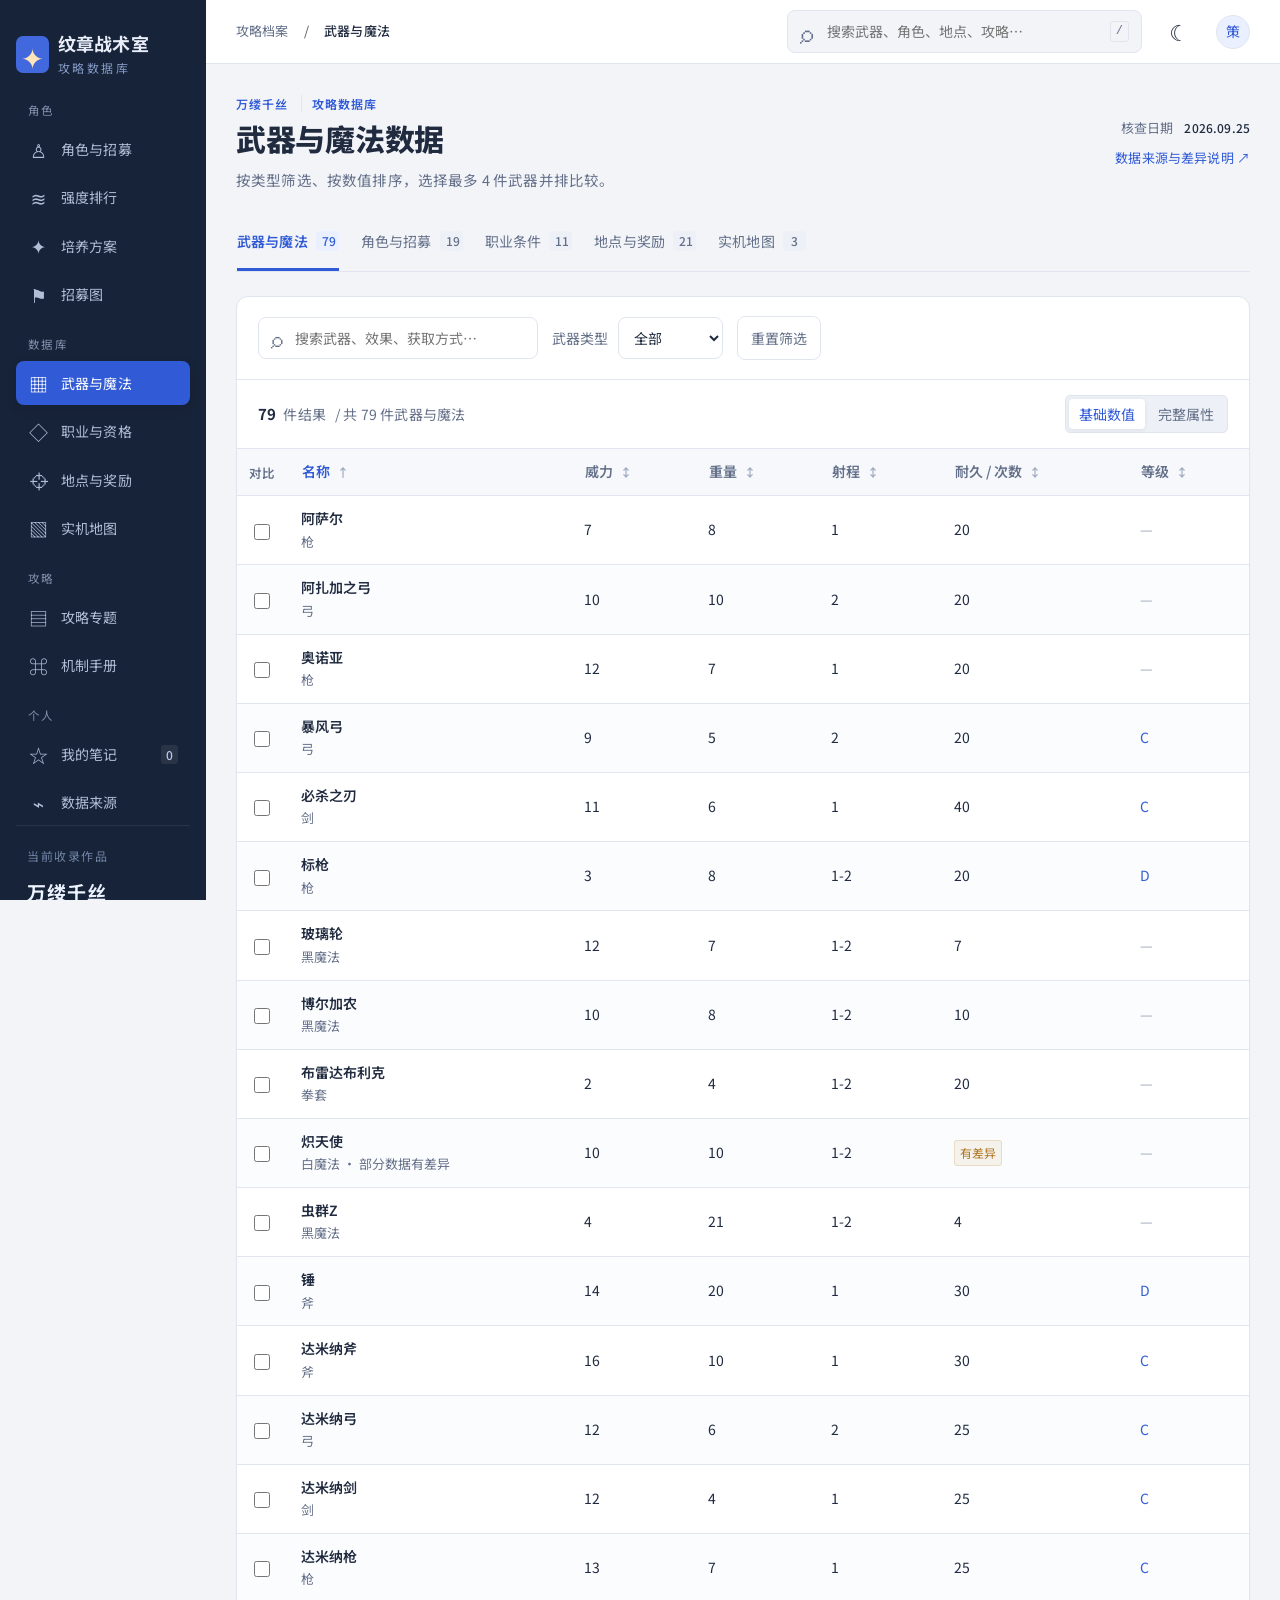
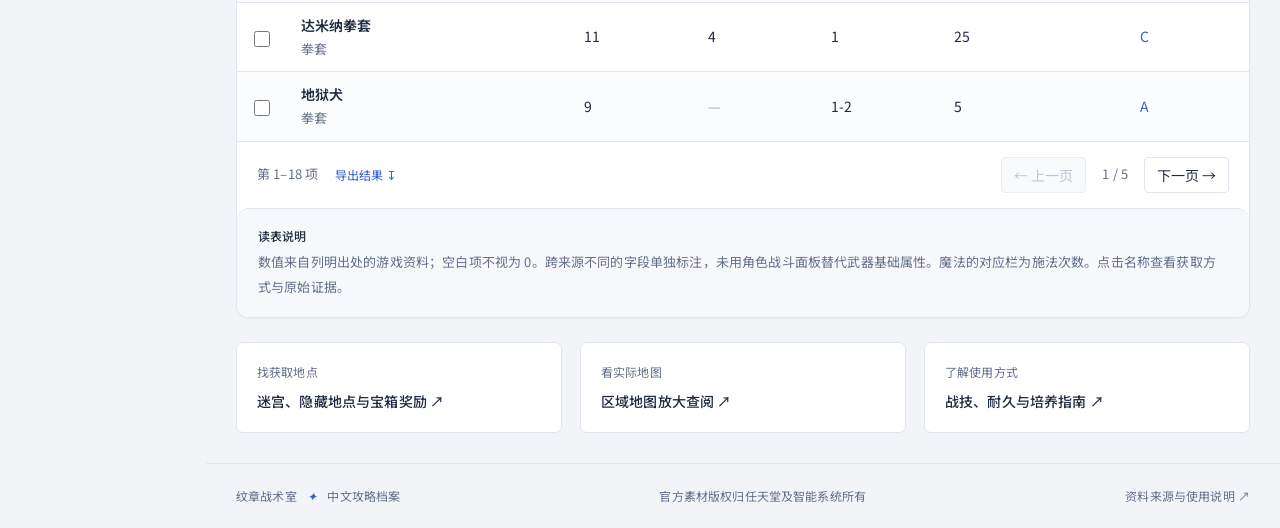
==== commit 10e6d293: "Add recruitment chart: lord routes by chapter with recommended recruits Co-Authored-By: Claude Opus " ====
--- a/fire-emblem-fortunes-weave/index.html
+++ b/fire-emblem-fortunes-weave/index.html
@@ -5,7 +5,7 @@
   <meta name="theme-color" content="#111317"><meta name="description" content="万缕千丝中文攻略数据库：武器数值、角色招募、成长率、职业条件、特殊地点与实机地图，逐项保留资料来源。">
   <title>纹章战术室 · 万缕千丝攻略</title>
   <link rel="icon" type="image/svg+xml" href="data:image/svg+xml,%3Csvg xmlns='http://www.w3.org/2000/svg' viewBox='0 0 64 64'%3E%3Crect width='64' height='64' rx='14' fill='%23bd3f44'/%3E%3Cpath d='M32 9 45 23 36 39 36 49 43 49 43 54 21 54 21 49 28 49 28 39 19 23Z' fill='%23fff7df'/%3E%3C/svg%3E">
-  <link rel="stylesheet" href="styles.css?v=20260927-3"><link rel="stylesheet" href="database.css?v=20260927-3"><link rel="stylesheet" href="rankings.css?v=20260927-3"><link rel="stylesheet" href="model.css?v=20260927-3"><link rel="stylesheet" href="polish.css?v=20260927-3"><link rel="stylesheet" href="builds.css?v=20260927-3"><link rel="stylesheet" href="ui.css?v=20260927-3">
+  <link rel="stylesheet" href="styles.css?v=20260927-4"><link rel="stylesheet" href="database.css?v=20260927-4"><link rel="stylesheet" href="rankings.css?v=20260927-4"><link rel="stylesheet" href="model.css?v=20260927-4"><link rel="stylesheet" href="polish.css?v=20260927-4"><link rel="stylesheet" href="builds.css?v=20260927-4"><link rel="stylesheet" href="recruit.css?v=20260927-4"><link rel="stylesheet" href="ui.css?v=20260927-4">
 </head>
 <body>
   <a href="#main" class="skip">跳至主要内容</a>
@@ -28,7 +28,7 @@
     <footer><span>纹章战术室 <i>✦</i> 中文攻略档案</span><span>官方素材版权归 Nintendo / INTELLIGENT SYSTEMS 所有</span><a href="#sources">查看资料来源 ↗</a></footer>
   </div>
   <dialog id="detail-dialog"><div id="dialog-content"></div></dialog><div id="toast" role="status" aria-live="polite"></div>
-  <script src="data.js?v=20260927-3" defer></script><script src="database.js?v=20260927-3" defer></script><script src="app.js?v=20260927-3" defer></script><script src="database-ui.js?v=20260927-3" defer></script><script src="rankings-data.js?v=20260927-3" defer></script><script src="rankings-ui.js?v=20260927-3" defer></script><script src="model-data.js?v=20260927-3" defer></script><script src="model-engine.js?v=20260927-3" defer></script><script src="model-ui.js?v=20260927-3" defer></script><script src="strength-data.js?v=20260927-3" defer></script><script src="tiers-ui.js?v=20260927-3" defer></script><script src="builds-data.js?v=20260927-3" defer></script><script src="builds-ui.js?v=20260927-3" defer></script><script src="shell-ui.js?v=20260927-3" defer></script>
+  <script src="data.js?v=20260927-4" defer></script><script src="database.js?v=20260927-4" defer></script><script src="app.js?v=20260927-4" defer></script><script src="database-ui.js?v=20260927-4" defer></script><script src="rankings-data.js?v=20260927-4" defer></script><script src="rankings-ui.js?v=20260927-4" defer></script><script src="model-data.js?v=20260927-4" defer></script><script src="model-engine.js?v=20260927-4" defer></script><script src="model-ui.js?v=20260927-4" defer></script><script src="strength-data.js?v=20260927-4" defer></script><script src="tiers-ui.js?v=20260927-4" defer></script><script src="builds-data.js?v=20260927-4" defer></script><script src="builds-ui.js?v=20260927-4" defer></script><script src="recruit-data.js?v=20260927-4" defer></script><script src="recruit-ui.js?v=20260927-4" defer></script><script src="shell-ui.js?v=20260927-4" defer></script>
 </body>
 </html>
 
--- a/fire-emblem-fortunes-weave/recruit.css
+++ b/fire-emblem-fortunes-weave/recruit.css
@@ -0,0 +1,56 @@
+/* 招募图 */
+.rc-controls{display:flex;flex-wrap:wrap;gap:10px 16px;margin:18px 0 10px}
+.rc-group{display:inline-flex;flex-wrap:wrap;border:1px solid var(--line);border-radius:9px;overflow:hidden;background:var(--surface)}
+.rc-seg{border:0;background:none;color:var(--muted);font:inherit;font-size:13.5px;padding:7px 13px;cursor:pointer;border-right:1px solid var(--line)}
+.rc-seg:last-child{border-right:0}
+.rc-seg:hover{color:var(--text);background:var(--surface2)}
+.rc-seg.on{background:var(--db-blue);color:#fff;font-weight:600}
+.rc-legend{display:flex;flex-wrap:wrap;gap:6px 18px;font-size:13px;color:var(--muted);margin:0 0 14px}
+.rc-legend span{display:inline-flex;align-items:center;gap:6px}
+.rc-key{width:14px;height:14px;border-radius:4px;border:1px solid var(--line);background:var(--surface)}
+.rc-key.story{border-left:3px solid var(--db-blue)}
+.rc-key.scout{border-left:3px solid var(--line)}
+.rc-key.est{border-style:dashed;border-color:var(--muted)}
+.rc-star{color:#d69a1d;font-style:normal;font-size:12px;margin-left:3px}
+
+.rc-wrap{overflow-x:auto;border:1px solid var(--line);border-radius:12px;background:var(--surface)}
+.rc-table{width:100%;min-width:880px;border-collapse:separate;border-spacing:0;table-layout:fixed}
+.rc-wrap.single .rc-table{min-width:0}
+.rc-table th,.rc-table td{border-bottom:1px solid var(--line);vertical-align:top;text-align:left}
+.rc-table td+td,.rc-table th+th,.rc-table td[data-route]{border-left:1px solid var(--line)}
+.rc-table thead th{position:sticky;top:0;z-index:2;background:var(--db-head,var(--surface2));padding:10px 12px;font-weight:600}
+.rc-table .rc-ch{width:76px;padding:12px 10px;font-size:13px;font-weight:700;color:var(--muted);white-space:nowrap;position:sticky;left:0;z-index:1;background:var(--surface)}
+.rc-table thead .rc-ch{z-index:3;background:var(--db-head,var(--surface2))}
+.rc-table td{padding:8px}
+.rc-part th{background:color-mix(in srgb,var(--db-blue) 8%,var(--surface));color:var(--db-blue);font-size:13px;font-weight:700;letter-spacing:.06em;padding:7px 12px}
+.rc-lord{display:flex;align-items:center;gap:9px}
+.rc-lord strong{display:block;font-size:15px}
+.rc-lord small{display:block;font-size:12px;color:var(--muted);font-weight:400}
+.bd-avatar.rc{width:34px;height:34px;border-radius:8px;font-size:14px}
+.rc-cell{display:grid;gap:6px}
+.rc-shared .rc-cell{grid-template-columns:repeat(auto-fill,minmax(190px,1fr))}
+.rc-note{margin:8px 2px 0;font-size:12.5px;color:var(--muted)}
+.rc-empty{display:block;color:var(--line);text-align:center;padding:4px 0}
+
+.rc-chip{display:flex;gap:8px;align-items:flex-start;padding:6px 8px;border:1px solid var(--line);border-left:3px solid var(--line);border-radius:8px;background:var(--surface);color:var(--text);text-decoration:none;min-width:0}
+.rc-chip:hover{border-color:var(--db-blue);box-shadow:0 3px 10px color-mix(in srgb,var(--db-blue) 12%,transparent)}
+.rc-chip.is-story{border-left-color:var(--db-blue)}
+.rc-chip.is-est{border-style:dashed;border-left-style:solid}
+.rc-chip.is-best{background:color-mix(in srgb,#d69a1d 7%,var(--surface))}
+.rc-body{display:grid;gap:2px;min-width:0}
+.rc-body strong{font-size:14px;line-height:1.3;white-space:nowrap;overflow:hidden;text-overflow:ellipsis}
+.rc-body small{display:flex;flex-wrap:wrap;align-items:center;gap:5px;font-size:12px;color:var(--muted)}
+.rc-body small .tier-pill{font-size:11px;line-height:17px;padding:0 5px}
+.rc-body small em{font-style:normal;color:var(--muted);opacity:.85}
+.rc-cond{font-size:12px;line-height:1.45;color:var(--muted);display:-webkit-box;-webkit-line-clamp:1;-webkit-box-orient:vertical;overflow:hidden}
+.rc-foot{margin-top:16px}
+.rc-foot p+p{margin-top:8px}
+
+@media(max-width:760px){
+  .rc-seg{padding:7px 10px;font-size:13px}
+  .rc-table .rc-ch{width:58px;padding:10px 6px}
+  .rc-table{min-width:720px}
+  .rc-chip .bd-avatar{display:none}
+  .rc-wrap.single .rc-table{min-width:0}
+  .rc-shared .rc-cell{grid-template-columns:repeat(auto-fill,minmax(150px,1fr))}
+}
